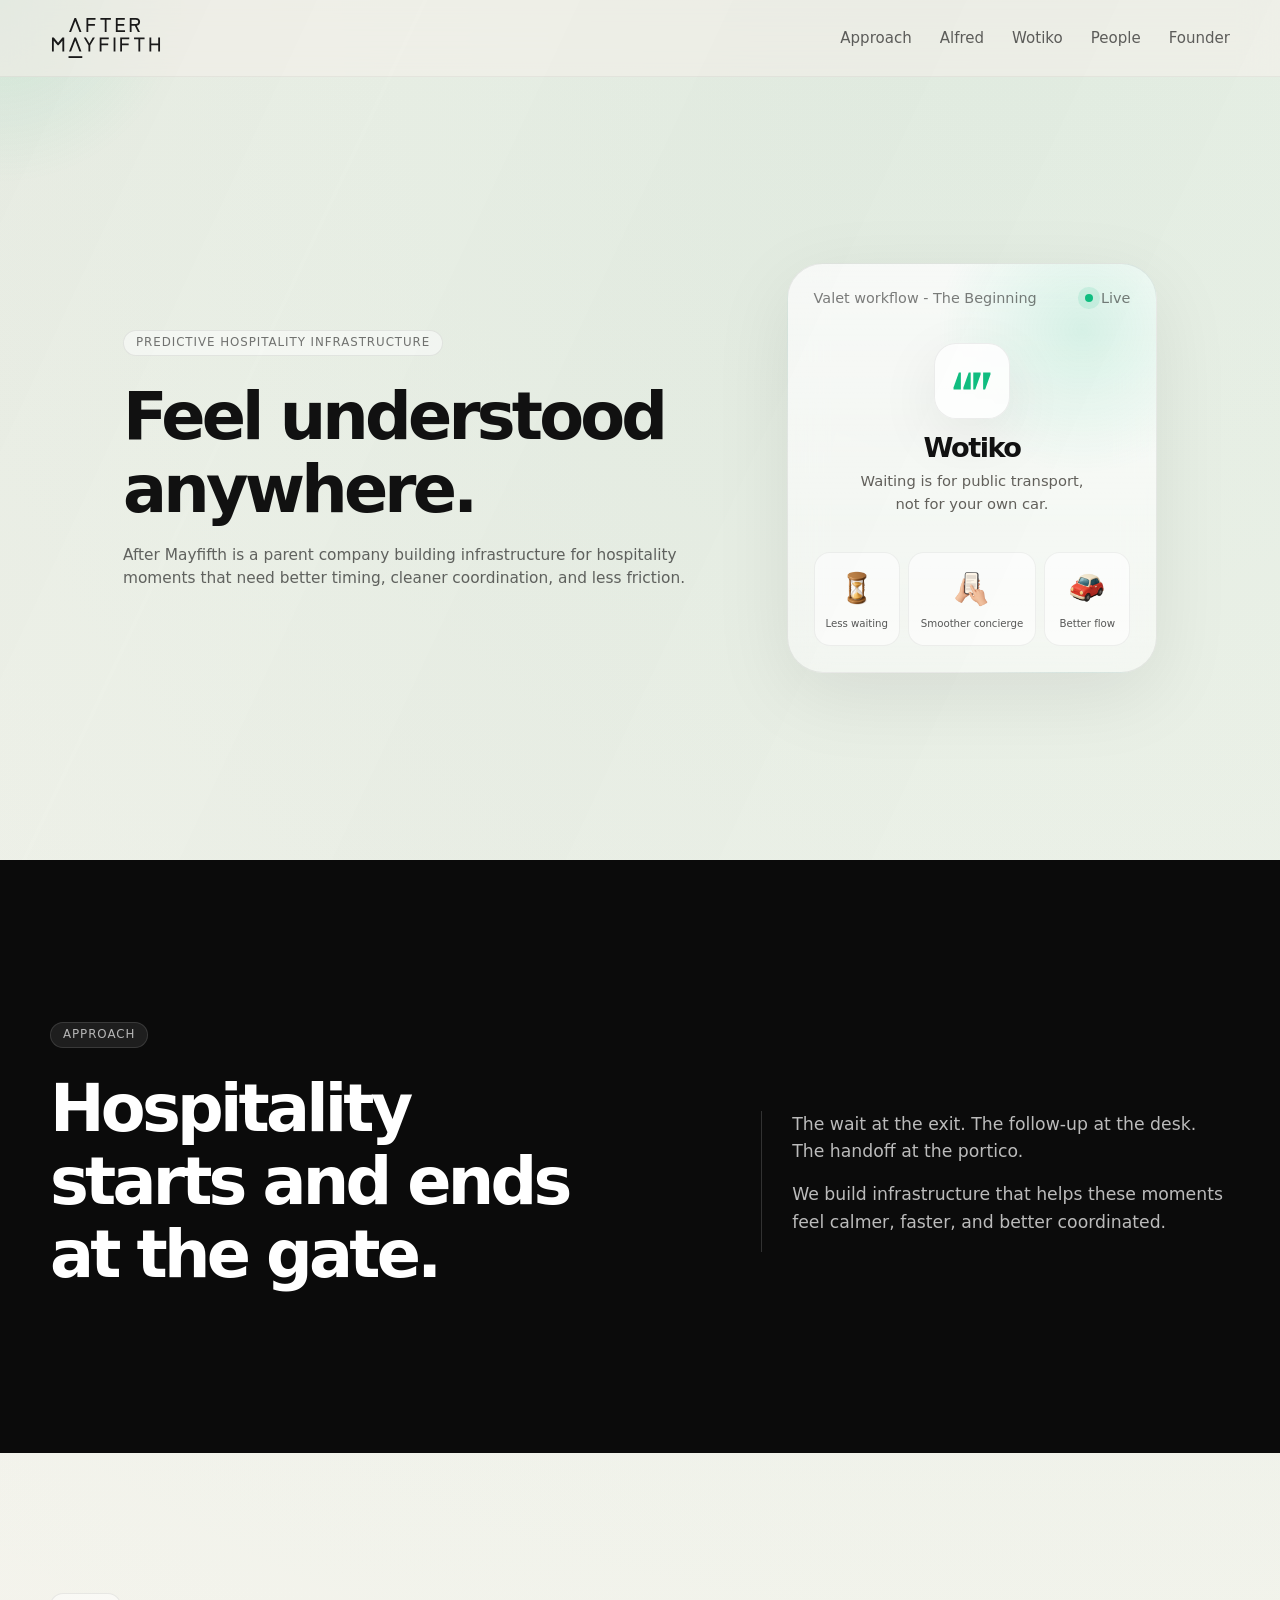
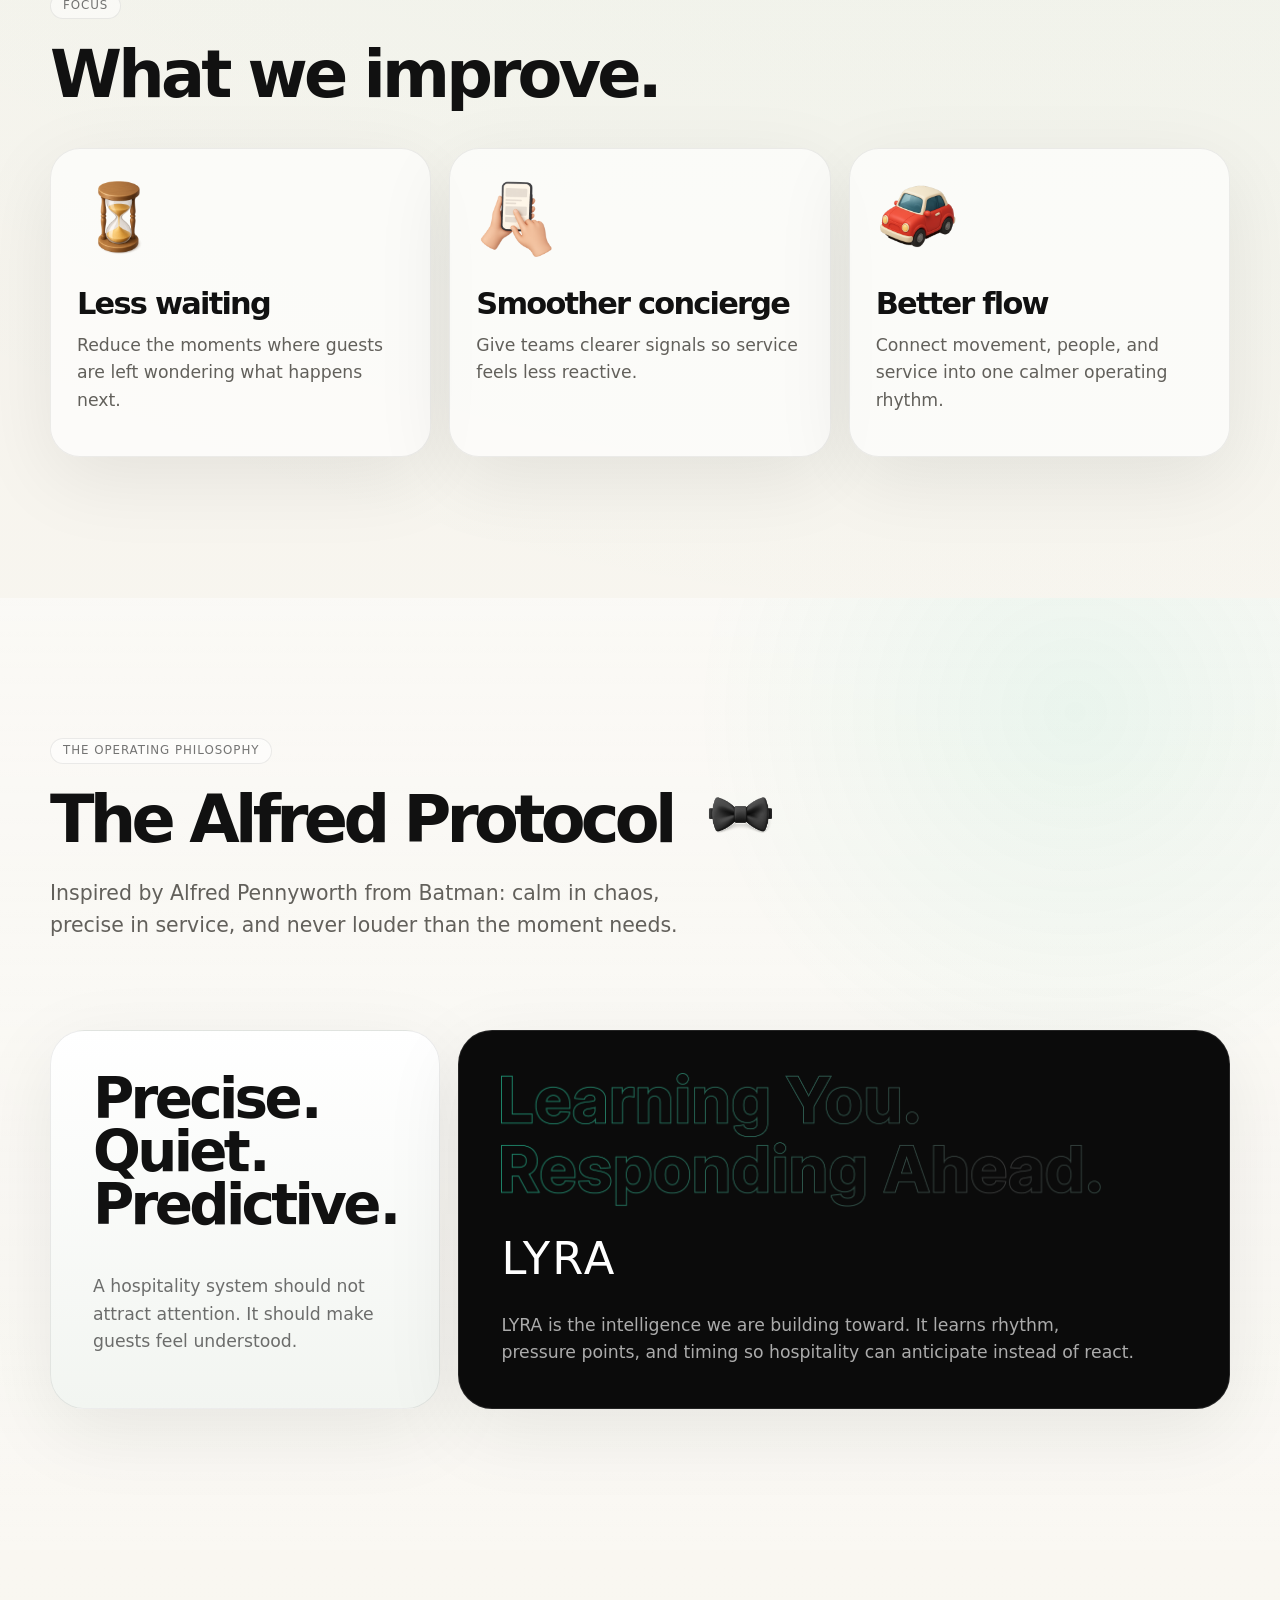
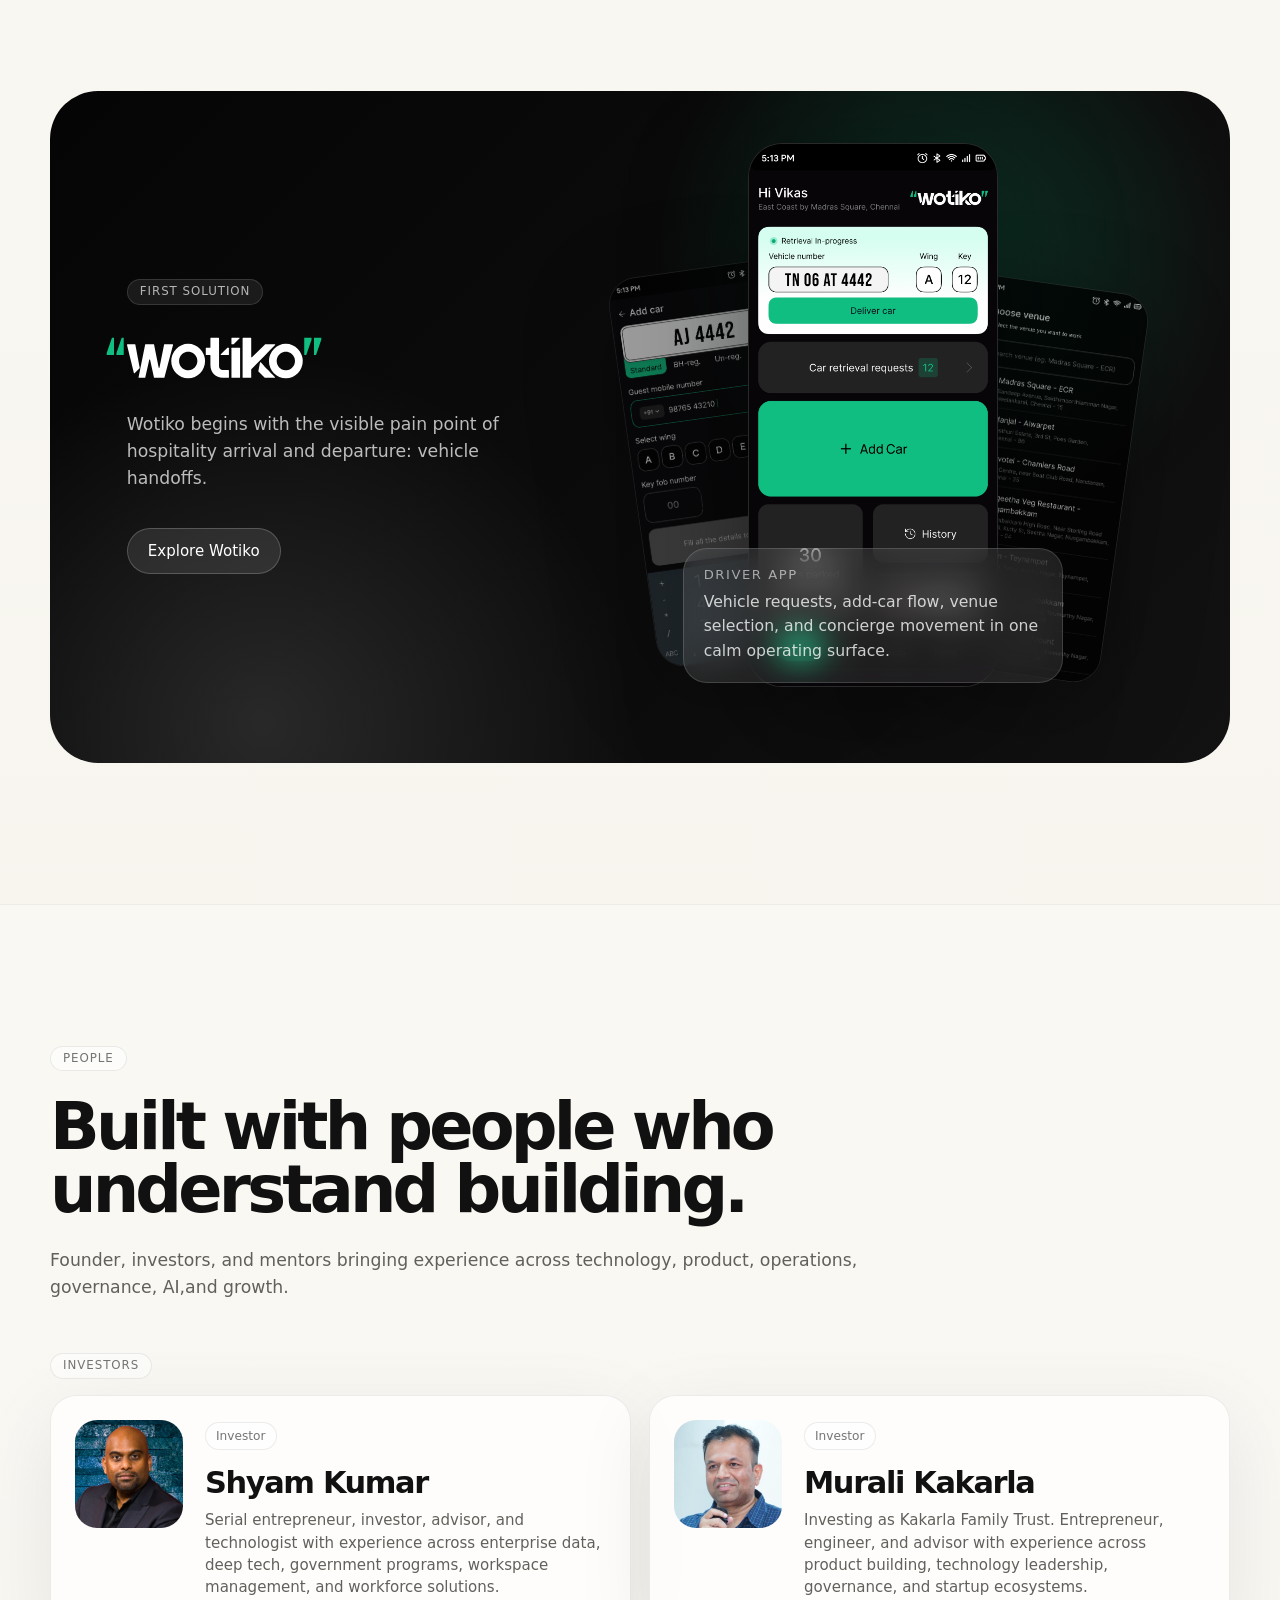
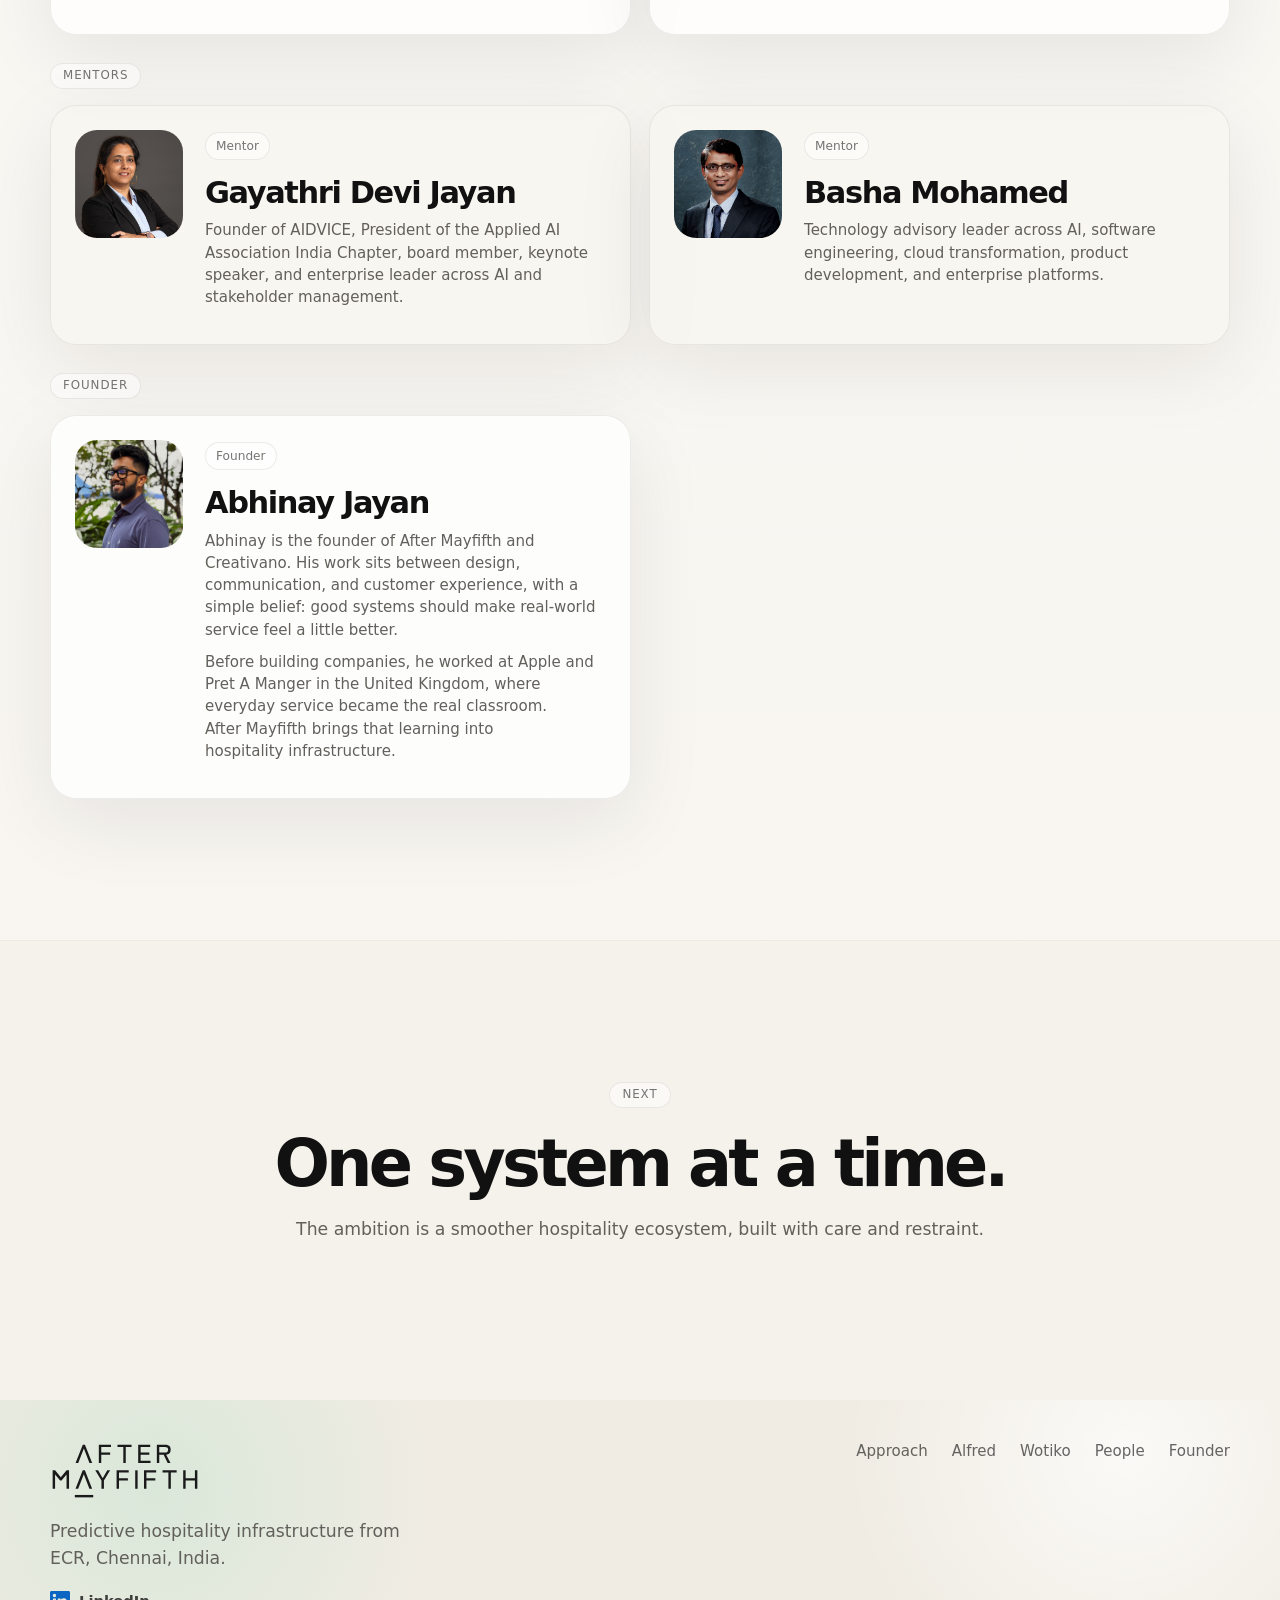
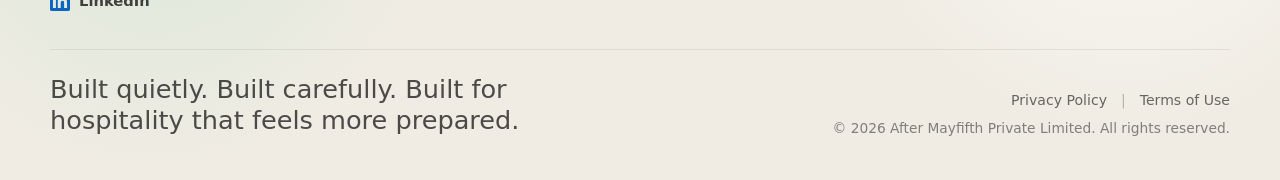
==== index.html @ f7b8c1e1 "Add files via upload" ====
<!DOCTYPE html>
<html lang="en">

<head>
  <meta charset="UTF-8" />
  <meta name="viewport" content="width=device-width, initial-scale=1.0" />
  <title>After Mayfifth | Predictive Hospitality Infrastructure</title>
  <meta name="description" content="After Mayfifth builds predictive hospitality infrastructure from Chennai, India." />
  <meta property="og:title" content="After Mayfifth" />
  <meta property="og:description" content="Predictive hospitality infrastructure from Chennai, India." />
  <meta property="og:type" content="website" />
  <meta property="og:image" content="assets/og-after-mayfifth.png" />
  <link rel="icon" href="assets/favicon.svg" type="image/svg+xml" />
  <link rel="stylesheet" href="styles.css?v=39" />
</head>

<body>
  <div class="grain" aria-hidden="true"></div>
  <div class="cursor-glow" aria-hidden="true"></div>

  <header class="site-header" id="top">
    <nav class="nav" aria-label="Primary navigation">
      <a class="brand" href="#top" aria-label="After Mayfifth home">
        <img src="assets/after-mayfifth-logo-dark.svg" alt="After Mayfifth" />
      </a>
      <button class="nav-toggle" aria-expanded="false" aria-controls="nav-links">Menu</button>
      <div class="nav-links" id="nav-links">
        <a href="#approach">Approach</a>
        <a href="#alfred">Alfred</a>
        <a href="#wotiko">Wotiko</a>
        <a href="#people">People</a>
        <a href="#founder">Founder</a>
      </div>
    </nav>
  </header>

  <main>
    <section class="hero">
      <div class="container hero-layout">
        <div class="hero-copy reveal">
          <p class="eyebrow">Predictive hospitality infrastructure</p>
          <h2>Feel understood<br>anywhere.</h2>
          <p class="hero-subtext">After Mayfifth is a parent company building infrastructure for hospitality moments
            that need better timing, cleaner coordination, and less friction.</p>
        </div>

        <div class="hero-system reveal delay-1" data-tilt>
          <div class="system-top">
            <span>Valet workflow - The Beginning</span>
            <span class="status-dot">Live</span>
          </div>

          <div class="hero-card-center">
            <div class="core wotiko-core">
              <img src="assets/wotiko-insignia-colour.svg" alt="" />
            </div>
            <div class="hero-card-copy">
              <strong>Wotiko</strong>
              <p>Waiting is for public transport,<br>not for your own car.</p>
            </div>
          </div>

          <div class="signal-list">
            <div>
              <span class="mini-mark">
                <img src="assets/icon-less-waiting.png" alt="" />
              </span>
              <p>Less waiting</p>
            </div>
            <div>
              <span class="mini-mark">
                <img src="assets/icon-smoother-concierge.png" alt="" />
              </span>
              <p>Smoother concierge</p>
            </div>
            <div>
              <span class="mini-mark">
                <img src="assets/icon-better-flow.png" alt="" />
              </span>
              <p>Better flow</p>
            </div>
          </div>
        </div>
      </div>
    </section>

    <section class="statement section-pad" id="approach">
      <div class="container statement-grid">
        <div class="reveal">
          <p class="eyebrow">Approach</p>
          <h2>Hospitality starts and ends at the gate.</h2>
        </div>
        <div class="statement-copy reveal delay-1">
          <p>The wait at the exit. The follow-up at the desk. The handoff at the portico.</p>
          <p>We build infrastructure that helps these moments feel calmer, faster, and better coordinated.</p>
        </div>
      </div>
    </section>

    <section class="principles section-pad">
      <div class="container">
        <div class="section-title reveal">
          <p class="eyebrow">Focus</p>
          <h2>What we improve.</h2>
        </div>

        <div class="principles-grid">
          <article class="principle-card reveal">
            <div class="art art-wait" aria-hidden="true">
              <img src="assets/icon-less-waiting.png" alt="" />
            </div>
            <h3>Less waiting</h3>
            <p>Reduce the moments where guests are left wondering what happens next.</p>
          </article>

          <article class="principle-card reveal delay-1">
            <div class="art art-concierge" aria-hidden="true">
              <img src="assets/icon-smoother-concierge.png" alt="" />
            </div>
            <h3>Smoother concierge</h3>
            <p>Give teams clearer signals so service feels less reactive.</p>
          </article>

          <article class="principle-card reveal delay-2">
            <div class="art art-flow" aria-hidden="true">
              <img src="assets/icon-better-flow.png" alt="" />
            </div>
            <h3>Better flow</h3>
            <p>Connect movement, people, and service into one calmer operating rhythm.</p>
          </article>
        </div>
      </div>
    </section>

    <section class="alfred section-pad" id="alfred">
      <div class="container alfred-refined" data-scroll-ui>
        <div class="alfred-header-grid reveal">
          <div class="alfred-intro">
            <p class="eyebrow">The operating philosophy</p>
            <h2>The Alfred Protocol <img class="alfred-bowtie" src="assets/alfred-bowtie.png" alt="bow tie"></h2>
            <p>Inspired by Alfred Pennyworth from Batman: calm in chaos, precise in service, and never louder than the
              moment needs.</p>
          </div>
        </div>

        <div class="alfred-system reveal delay-1">
          <div class="alfred-command">
            <strong>Precise&hairsp;.<br>Quiet&hairsp;.<br>Predictive&hairsp;.</strong>
            <p>A hospitality system should not attract attention. It should make guests feel understood.</p>
          </div>

          <div class="lyra-refined">
            <img class="lyra-headline" src="assets/lyra-headline.png" alt="Learning You. Responding Ahead.">
            <span>LYRA</span>
            <p>LYRA is the intelligence we are building toward. It learns rhythm, pressure points, and timing so
              hospitality can anticipate instead of react.</p>
          </div>
        </div>
      </div>
    </section>

    <section class="wotiko section-pad" id="wotiko">
      <div class="container wotiko-panel reveal">
        <div class="wotiko-copy">
          <p class="eyebrow">First solution</p>
          <img class="wotiko-wordmark" src="assets/wotiko-logo-white.svg" alt="Wotiko" />
          <p>Wotiko begins with the visible pain point of hospitality arrival and departure: vehicle handoffs.</p>
          <a class="button ghost-button" href="https://wotiko.com" target="_blank" rel="noreferrer">Explore Wotiko</a>
        </div>

        <div class="phone-stage" data-scroll-ui aria-label="Wotiko driver app interface previews">
          <div class="phone-frame phone-main" data-tilt>
            <img src="assets/wotiko-front-center.png" alt="Wotiko driver app home screen">
          </div>
          <div class="phone-frame phone-left">
            <img src="assets/wotiko-left.png" alt="Wotiko add car screen">
          </div>
          <div class="phone-frame phone-right">
            <img src="assets/wotiko-right.png" alt="Wotiko choose venue screen">
          </div>
          <div class="screen-caption">
            <span>Driver app</span>
            <p>Vehicle requests, add-car flow, venue selection, and concierge movement in one calm operating surface.
            </p>
          </div>
        </div>
      </div>
    </section>

    <section class="people section-pad" id="people">
      <div class="container">
        <div class="people-intro reveal">
          <p class="eyebrow">People</p>
          <h2>Built with people who understand building.</h2>
          <p>Founder, investors, and mentors bringing experience across technology, product, operations, <br>governance,
            AI,and growth.</p>
        </div>

        <div class="people-group reveal">
          <p class="group-label">Investors</p>
          <div class="people-grid">
            <article class="person-card">
              <img src="assets/shyam.jpg" alt="Portrait of Shyam Kumar" class="portrait">
              <div class="person-copy">
                <span class="role">Investor</span>
                <h3>Shyam Kumar</h3>
                <p>Serial entrepreneur, investor, advisor, and technologist with experience across enterprise data, deep
                  tech, government programs, workspace management, and workforce solutions.</p>
              </div>
            </article>

            <article class="person-card">
              <img src="assets/murali.jpg" alt="Portrait of Murali Kakarla" class="portrait">
              <div class="person-copy">
                <span class="role">Investor</span>
                <h3>Murali Kakarla</h3>
                <p>Investing as Kakarla Family Trust. Entrepreneur, engineer, and advisor with experience across product
                  building, technology leadership, governance, and startup ecosystems.</p>
              </div>
            </article>
          </div>
        </div>

        <div class="people-group reveal delay-1">
          <p class="group-label">Mentors</p>
          <div class="people-grid">
            <article class="person-card muted-card">
              <img src="assets/gayathri.jpg" alt="Portrait of Gayathri Devi Jayan" class="portrait">
              <div class="person-copy">
                <span class="role">Mentor</span>
                <h3>Gayathri Devi Jayan</h3>
                <p>Founder of AIDVICE, President of the Applied AI Association India Chapter, board member, keynote
                  speaker, and enterprise leader across AI and stakeholder management.</p>
              </div>
            </article>

            <article class="person-card muted-card">
              <img src="assets/basha.jpg" alt="Portrait of Basha Mohamed" class="portrait portrait-top">
              <div class="person-copy">
                <span class="role">Mentor</span>
                <h3>Basha Mohamed</h3>
                <p>Technology advisory leader across AI, software engineering, cloud transformation, product
                  development, and enterprise platforms.</p>
              </div>
            </article>
          </div>
        </div>

        <div class="people-group reveal delay-2" id="founder">
          <p class="group-label">Founder</p>
          <div class="people-grid">
            <article class="person-card">
              <img src="assets/abhinay-jayan-v2.jpg" alt="Portrait of Abhinay Jayan" class="portrait">
              <div class="person-copy">
                <span class="role">Founder</span>
                <h3>Abhinay Jayan</h3>
                <p>Abhinay is the founder of After Mayfifth and Creativano. His work sits between design, communication,
                  and customer experience, with a simple belief: good systems should make real-world service feel a
                  little better.</p>
                <p style="margin-top: 10px;">Before building companies, he worked at Apple and Pret A Manger in the
                  United Kingdom, where everyday service became the real classroom. After Mayfifth brings that learning
                  into hospitality infrastructure.</p>
              </div>
            </article>
          </div>
        </div>
      </div>
    </section>



    <section class="future section-pad">
      <div class="container future-copy reveal">
        <p class="eyebrow">Next</p>
        <h2>One system at a time.</h2>
        <p>The ambition is a smoother hospitality ecosystem, built with care and restraint.</p>
      </div>
    </section>
  </main>

  <footer class="footer">
    <div class="container footer-shell">
      <div class="footer-top">
        <div class="footer-brand">
          <img src="assets/after-mayfifth-logo-dark.svg" alt="After Mayfifth" />
          <p>Predictive hospitality infrastructure from<br>ECR, Chennai, India.</p>
          <a class="footer-linkedin" href="https://www.linkedin.com/company/aftermayfifth/" target="_blank"
            rel="noopener noreferrer" aria-label="After Mayfifth on LinkedIn">
            <svg viewBox="0 0 24 24" width="20" height="20" aria-hidden="true" focusable="false">
              <path fill="currentColor"
                d="M20.45 20.45h-3.56v-5.57c0-1.33-.02-3.04-1.85-3.04-1.86 0-2.14 1.45-2.14 2.94v5.67H9.34V9h3.42v1.56h.05c.48-.9 1.64-1.85 3.37-1.85 3.6 0 4.27 2.37 4.27 5.46v6.28zM5.34 7.43a2.07 2.07 0 1 1 0-4.14 2.07 2.07 0 0 1 0 4.14zM7.12 20.45H3.55V9h3.57v11.45zM22.22 0H1.77C.79 0 0 .77 0 1.73v20.54C0 23.22.79 24 1.77 24h20.45c.98 0 1.78-.78 1.78-1.73V1.73C24 .77 23.2 0 22.22 0z" />
            </svg>
            <span>LinkedIn</span>
          </a>
        </div>

        <div class="footer-nav">
          <a href="#approach">Approach</a>
          <a href="#alfred">Alfred</a>
          <a href="#wotiko">Wotiko</a>
          <a href="#people">People</a>
          <a href="#founder">Founder</a>
        </div>
      </div>

      <div class="footer-divider"></div>

      <div class="footer-bottom">
        <p>Built quietly. Built carefully. Built for hospitality that feels more prepared.</p>
        <div class="footer-bottom-right">
          <div class="footer-legal">
            <a href="privacy.html">Privacy Policy</a>
            <span class="footer-legal-sep" aria-hidden="true">|</span>
            <a href="terms.html">Terms of Use</a>
          </div>
          <span class="footer-copyright">&copy; 2026 After Mayfifth Private Limited. All rights reserved.</span>
        </div>
      </div>
    </div>
  </footer>

  <script src="script.js"></script>
</body>

</ht
---- styles.css ----
:root {
  --bg: #f4f1ea;
  --ink: #111111;
  --muted: #62605b;
  --line: rgba(17, 17, 17, 0.08);
  --dark: #080808;
  --green: #10be81;
  --max: 1180px;
  --shadow: 0 22px 80px rgba(0,0,0,0.08);
}

* { box-sizing: border-box; }
html { scroll-behavior: smooth; }

body {
  margin: 0;
  font-family: Inter, ui-sans-serif, system-ui, -apple-system, BlinkMacSystemFont, "Segoe UI", sans-serif;
  background:
    radial-gradient(circle at 80% 0%, rgba(16,190,129,0.08), transparent 34%),
    linear-gradient(180deg, #f4f1ea, #f9f7f1 48%, #f4f1ea);
  color: var(--ink);
  -webkit-font-smoothing: antialiased;
  text-rendering: optimizeLegibility;
  overflow-x: hidden;
}

.grain {
  position: fixed;
  inset: 0;
  pointer-events: none;
  opacity: 0.035;
  z-index: 100;
  background-image: linear-gradient(115deg, rgba(0,0,0,.5), transparent 25%, rgba(0,0,0,.35) 50%, transparent 75%);
  mix-blend-mode: multiply;
}

.cursor-glow {
  position: fixed;
  width: 420px;
  height: 420px;
  border-radius: 50%;
  background: radial-gradient(circle, rgba(16,190,129,0.12), transparent 62%);
  pointer-events: none;
  z-index: -1;
  transform: translate(-50%, -50%);
}

a { color: inherit; text-decoration: none; }

p {
  color: var(--muted);
  font-size: clamp(1rem, 1.35vw, 1.14rem);
  line-height: 1.58;
  margin: 0 0 1rem;
}

h1, h2, h3 {
  margin: 0;
  letter-spacing: -0.058em;
  line-height: 0.96;
  font-weight: 650;
}

h1 {
  font-size: clamp(4rem, 10.6vw, 9.4rem);
  max-width: 980px;
}

h2 { font-size: clamp(2.55rem, 5.1vw, 5.4rem); }
h3 { font-size: clamp(1.45rem, 2.4vw, 1.9rem); }

.container {
  width: min(calc(100% - 40px), var(--max));
  margin: 0 auto;
}

.section-pad { padding: clamp(78px, 11vw, 148px) 0; }

/* Overflow safety: let grid/flex text columns shrink and wrap instead of
   pushing into neighbouring columns at intermediate widths. */
.hero-copy,
.statement-copy,
.statement-grid > div,
.alfred-intro,
.lyra-refined,
.wotiko-copy,
.person-copy,
.footer-brand {
  min-width: 0;
}
img { max-width: 100%; }

.site-header {
  position: fixed;
  inset: 0 0 auto;
  z-index: 20;
  background: rgba(244, 241, 234, 0.68);
  backdrop-filter: blur(18px);
  border-bottom: 1px solid rgba(17,17,17,0.045);
}

.nav {
  height: 76px;
  width: min(calc(100% - 40px), var(--max));
  margin: 0 auto;
  display: flex;
  align-items: center;
  justify-content: space-between;
}

.brand img { width: 112px; display: block; }

.nav-links {
  display: flex;
  align-items: center;
  gap: 28px;
  font-size: 0.94rem;
  color: rgba(17,17,17,0.66);
}

.nav-links a {
  position: relative;
  transition: color 220ms ease;
}

.nav-links a:hover { color: var(--ink); }
.nav-links a::after {
  content: "";
  position: absolute;
  inset: auto 0 -8px;
  height: 1px;
  background: var(--ink);
  transform: scaleX(0);
  transform-origin: left;
  transition: transform 240ms ease;
}
.nav-links a:hover::after { transform: scaleX(1); }

.nav-toggle {
  display: none;
  appearance: none;
  border: 1px solid var(--line);
  border-radius: 999px;
  background: rgba(255,255,255,0.72);
  padding: 8px 14px;
  font: inherit;
}

.hero {
  height: 100vh;
  height: 100dvh;
  min-height: auto;
  max-height: 860px;
  padding: 76px 0 0;
  display: flex;
  align-items: center;
  box-sizing: border-box;
  overflow: hidden;
}

.hero-layout {
  display: grid;
  grid-template-columns: auto 370px;
  justify-content: center;
  gap: 64px;
  align-items: center;
  width: min(calc(100% - 40px), 1400px);
  max-width: 1400px;
  margin: 0 auto;
}

@media (max-width: 1100px) {
  .hero-layout {
    grid-template-columns: 1fr;
    gap: 16px;
    align-items: center;
  }
}

.eyebrow,
.group-label,
.lyra-refined span,
.command-label {
  display: inline-flex;
  align-items: center;
  width: max-content;
  padding: 6px 12px;
  border-radius: 999px;
  border: 1px solid var(--line);
  background: rgba(255, 255, 255, 0.52);
  color: rgba(17, 17, 17, 0.58) !important;
  font-size: 0.74rem;
  letter-spacing: 0.08em;
  text-transform: uppercase;
  line-height: 1;
  font-weight: 500;
}

.eyebrow {
  margin-bottom: 24px;
}

/* Overrides for dark backgrounds */
.statement .eyebrow,
.wotiko-copy .eyebrow,
.command-label {
  border-color: rgba(255, 255, 255, 0.12);
  background: rgba(255, 255, 255, 0.08);
  color: rgba(255, 255, 255, 0.68) !important;
}

.hero h2 {
  font-size: clamp(2.55rem, 5.1vw, 5.4rem);
  line-height: 1.12;
  letter-spacing: -0.058em;
  font-weight: 650;
}

.hero-subtext {
  max-width: 600px;
  margin-top: clamp(10px, 2vh, 20px);
  font-size: clamp(0.9rem, 1.2vw, 1.05rem);
  color: rgba(17,17,17,0.64);
  line-height: 1.5;
}

.hero-system {
  height: auto;
  min-height: 410px;
  border-radius: 36px;
  background:
    radial-gradient(circle at 80% 16%, rgba(16,190,129,0.14), transparent 32%),
    linear-gradient(180deg, rgba(255,255,255,0.78), rgba(255,255,255,0.48));
  border: 1px solid rgba(17,17,17,0.075);
  box-shadow: var(--shadow);
  backdrop-filter: blur(18px);
  padding: clamp(20px, 2vw, 28px);
  display: grid;
  align-content: space-between;
  gap: 20px;
  transform-style: preserve-3d;
}

.system-top {
  display: flex;
  justify-content: space-between;
  align-items: center;
  color: rgba(17,17,17,0.54);
  font-size: 0.9rem;
}

.status-dot {
  display: inline-flex;
  align-items: center;
  gap: 8px;
}
.status-dot::before {
  content: "";
  width: 8px;
  height: 8px;
  border-radius: 50%;
  background: var(--green);
  box-shadow: 0 0 0 7px rgba(16,190,129,0.12);
  animation: pulseDot 2.2s ease-in-out infinite;
}

.hero-card-center {
  display: grid;
  gap: 16px;
  justify-items: center;
  text-align: center;
  padding: 10px 18px;
}

.core {
  width: 76px;
  height: 76px;
  border-radius: 22px;
  display: grid;
  place-items: center;
  background: rgba(255,255,255,0.88);
  border: 1px solid rgba(17,17,17,0.07);
  box-shadow: 0 18px 60px rgba(0,0,0,0.08);
}
.wotiko-core { padding: 18px; }
.core img { width: 100%; height: 100%; object-fit: contain; }

.hero-card-copy span,
.footer-bottom span {
  display: block;
  color: rgba(17,17,17,0.48);
  font-size: 0.78rem;
  letter-spacing: 0.13em;
  text-transform: uppercase;
  margin-bottom: 12px;
}

.hero-card-copy strong {
  display: block;
  font-size: 1.7rem;
  letter-spacing: -0.055em;
  line-height: 0.95;
  margin-bottom: 8px;
}
.hero-card-copy p {
  max-width: 260px;
  margin: 0 auto;
  font-size: 0.92rem;
}

.signal-list {
  display: grid;
  grid-template-columns: 1fr 1.3fr 1fr;
  gap: 8px;
}
.signal-list div:nth-child(2) { padding-left: 12px; padding-right: 12px; }
.signal-list div {
  display: flex;
  flex-direction: column;
  align-items: center;
  text-align: center;
  gap: 10px;
  padding: 16px 4px;
  border-radius: 16px;
  background: rgba(255,255,255,0.6);
  border: 1px solid rgba(17,17,17,0.055);
}
.signal-list p {
  margin: 0;
  color: rgba(17,17,17,0.7);
  font-size: 0.64rem;
  letter-spacing: -0.005em;
  line-height: 1.2;
  white-space: nowrap;
}

.mini-mark {
  display: inline-flex;
  align-items: center;
  justify-content: center;
  color: var(--green);
}
.mini-mark svg,
.mini-mark img {
  width: 38px;
  height: 38px;
  object-fit: contain;
  display: block;
}

.statement {
  background: #0b0b0b;
  color: white;
}
.statement-grid,
.alfred-grid {
  display: grid;
  grid-template-columns: 1fr 0.72fr;
  gap: 60px;
  align-items: end;
}
.statement-grid > .reveal:first-child { min-width: 0; }
.statement-grid {
  padding-top: calc(0.32 * clamp(2.55rem, 5.1vw, 5.4rem));
  padding-bottom: calc(0.32 * clamp(2.55rem, 5.1vw, 5.4rem));
  align-items: center;
}
.statement h2 {
  max-width: 100%;
  white-space: normal;
  overflow-wrap: break-word;
  text-wrap: balance;
  line-height: 1.12;
}
.statement p,
.statement .eyebrow { color: rgba(255,255,255,0.72); }

.statement-copy {
  border-left: 1px solid rgba(255,255,255,0.16);
  padding-left: 30px;
  margin-top: 50px;
  min-width: 0;
}

.section-title {
  max-width: 760px;
  margin-bottom: 42px;
}

.principles-grid {
  display: grid;
  grid-template-columns: repeat(3, 1fr);
  gap: 18px;
}
.principle-card {
  min-height: 280px;
  padding: 26px;
  border-radius: 30px;
  background: rgba(255,255,255,0.62);
  border: 1px solid rgba(17,17,17,0.07);
  box-shadow: var(--shadow);
  transition: transform 260ms ease, box-shadow 260ms ease, background 260ms ease;
}
.principle-card:hover,
.person-card:hover {
  transform: translateY(-6px);
  background: rgba(255,255,255,0.82);
  box-shadow: 0 30px 90px rgba(0,0,0,0.11);
}

.art {
  width: 84px;
  height: 84px;
  position: relative;
  margin-bottom: 30px;
  display: flex;
  align-items: center;
  justify-content: flex-start;
}
.art img {
  width: 84px;
  height: 84px;
  max-width: 100%;
  object-fit: contain;
  display: block;
}

.art-wait span:nth-child(1) {
  inset: 0 auto auto 0;
  width: 42px;
  height: 42px;
  border: 2px solid rgba(16,190,129,0.85);
  border-radius: 50%;
}
.art-wait span:nth-child(2) {
  left: 21px;
  top: 9px;
  width: 2px;
  height: 13px;
  background: rgba(16,190,129,0.85);
  transform-origin: bottom center;
  transform: rotate(25deg);
}
.art-wait span:nth-child(3) {
  left: 21px;
  top: 21px;
  width: 11px;
  height: 2px;
  background: rgba(16,190,129,0.85);
}

.art-concierge span:nth-child(1) {
  left: 0;
  top: 18px;
  width: 20px;
  height: 20px;
  border: 2px solid rgba(16,190,129,0.85);
  border-radius: 50%;
}
.art-concierge span:nth-child(2) {
  left: 20px;
  top: 8px;
  width: 22px;
  height: 30px;
  border: 2px solid rgba(16,190,129,0.85);
  border-left: 0;
  border-right: 0;
  border-radius: 0 0 20px 20px;
}
.art-concierge span:nth-child(3) {
  right: 0;
  top: 0;
  width: 14px;
  height: 14px;
  border-radius: 50%;
  background: rgba(16,190,129,0.18);
  box-shadow: 0 0 0 2px rgba(16,190,129,0.85) inset;
}

.art-flow span:nth-child(1),
.art-flow span:nth-child(2),
.art-flow span:nth-child(3) {
  width: 10px;
  height: 10px;
  border-radius: 50%;
  background: rgba(16,190,129,0.95);
}
.art-flow span:nth-child(1) { left: 2px; top: 18px; }
.art-flow span:nth-child(2) { left: 24px; top: 4px; }
.art-flow span:nth-child(3) { left: 46px; top: 24px; }
.art-flow span:nth-child(4) {
  left: 7px;
  top: 10px;
  width: 42px;
  height: 18px;
  border-top: 2px solid rgba(16,190,129,0.85);
  border-right: 2px solid rgba(16,190,129,0.85);
  transform: skewX(-20deg);
}

.index {
  display: inline-flex;
  align-items: center;
  width: max-content;
  margin-bottom: 20px;
  padding: 6px 12px;
  border-radius: 999px;
  border: 1px solid var(--line);
  background: rgba(255, 255, 255, 0.52);
  color: rgba(17, 17, 17, 0.58);
  font-size: 0.74rem;
  letter-spacing: 0.08em;
  line-height: 1;
  font-weight: 500;
}
.principle-card h3 { margin-bottom: 14px; }

.alfred {
  background:
    radial-gradient(circle at 84% 12%, rgba(16,190,129,0.07), transparent 28%),
    linear-gradient(180deg, rgba(255,255,255,0.42), rgba(255,255,255,0.18));
}

.alfred-refined {
  display: grid;
  gap: clamp(38px, 6vw, 72px);
}

.alfred-intro {
  max-width: 940px;
}

.alfred-intro h2 {
  letter-spacing: -0.072em;
}

.alfred-bowtie {
  display: inline-block;
  height: 0.64em;
  width: auto;
  margin-left: 0.24em;
  vertical-align: baseline;
  position: relative;
  top: -0.1em;
}

.alfred-intro p:not(.eyebrow) {
  max-width: 640px;
  margin-top: 26px;
  font-size: clamp(1.05rem, 1.7vw, 1.28rem);
}

.alfred-system {
  display: grid;
  grid-template-columns: auto 1fr;
  gap: 18px;
  align-items: stretch;
}

.alfred-command {
  border-radius: 34px;
  background: linear-gradient(180deg, #ffffff, #f2f5f1);
  color: #111;
  padding: clamp(30px, 4vw, 42px);
  display: flex;
  flex-direction: column;
  justify-content: flex-start;
  gap: clamp(26px, 3.4vw, 42px);
  position: relative;
  overflow: hidden;
  border: 1px solid rgba(17,17,17,0.08);
  box-shadow: var(--shadow);
}

.alfred-command::before { display: none; }

.command-label {
  margin-bottom: 26px;
}

.alfred-command strong {
  position: relative;
  z-index: 1;
  display: block;
  max-width: none;
  white-space: nowrap;
  font-size: clamp(2rem, 4.4vw, 4.2rem);
  line-height: 0.94;
  letter-spacing: -0.065em;
}

.alfred-command p {
  position: relative;
  z-index: 1;
  color: rgba(17,17,17,0.60);
  margin: 0;
  max-width: 300px;
}

.alfred-sequence {
  display: grid;
  grid-template-columns: 1fr;
  gap: 12px;
}

.alfred-sequence article {
  min-height: 112px;
  border-radius: 28px;
  background: rgba(255,255,255,0.70);
  border: 1px solid rgba(17,17,17,0.07);
  box-shadow: 0 18px 70px rgba(0,0,0,0.06);
  padding: 22px 24px;
  display: grid;
  grid-template-columns: 48px 0.42fr 1fr;
  gap: 18px;
  align-items: center;
  transition: transform 240ms ease, background 240ms ease, box-shadow 240ms ease;
}

.alfred-sequence article:hover {
  transform: translateX(6px);
  background: rgba(255,255,255,0.86);
  box-shadow: 0 24px 80px rgba(0,0,0,0.09);
}

.alfred-sequence span {
  color: rgba(17,17,17,0.42);
  font-size: 0.82rem;
  letter-spacing: 0.10em;
}


.alfred-sequence p {
  margin: 0;
  font-size: 0.98rem;
}

.alfred-header-grid {
  display: block;
}

.lyra-refined {
  border-radius: 34px;
  padding: clamp(30px, 4vw, 42px);
  background: #0b0b0b;
  border: 1px solid rgba(255,255,255,0.10);
  display: flex;
  flex-direction: column;
  justify-content: space-evenly;
  gap: clamp(20px, 2.6vw, 30px);
  box-shadow: var(--shadow);
  position: relative;
  overflow: hidden;
}

.lyra-headline {
  display: block;
  width: 100%;
  max-width: 600px;
  height: auto;
}

.lyra-refined span {
  margin: 0;
  padding: 0;
  width: auto;
  border: none;
  background: none;
  box-shadow: none;
  text-transform: none;
  color: #ffffff !important;
  font-size: clamp(1.9rem, 3.5vw, 2.85rem);
  font-weight: 300;
  letter-spacing: 0.05em;
  line-height: 1;
}

.lyra-refined p {
  margin: 0;
  max-width: 690px;
  color: rgba(255,255,255,0.66);
  font-size: clamp(1rem, 1.35vw, 1.14rem);
  line-height: 1.58;
  text-wrap: balance;
}

.wotiko-panel {
  border-radius: 48px;
  background:
    radial-gradient(circle at 76% 24%, rgba(16,190,129,0.22), transparent 28%),
    radial-gradient(circle at 18% 94%, rgba(255,255,255,0.12), transparent 32%),
    linear-gradient(135deg, #050505, #121212);
  color: white;
  padding: clamp(36px, 4.4vw, 56px) clamp(34px, 6vw, 78px);
  display: grid;
  grid-template-columns: 0.78fr 1.08fr;
  gap: 60px;
  align-items: center;
  overflow: hidden;
  position: relative;
}
.wotiko-panel::after { display: none; }
.wotiko-copy,
.phone-stage { position: relative; z-index: 1; }
.wotiko-copy .eyebrow,
.wotiko-copy p { color: rgba(255,255,255,0.72); }

/* Left content rhythm: badge -> wordmark -> heading -> description -> CTA */
.wotiko-copy {
  display: flex;
  flex-direction: column;
  align-items: flex-start;
  gap: clamp(24px, 2.4vw, 30px);
}
.wotiko-copy .eyebrow { margin-bottom: 0; }
.wotiko-copy p { margin: 0; }

.wotiko-wordmark {
  width: min(220px, 66vw);
  display: block;
  margin: 0;
  transform: translateX(-10.46%);
}
.wotiko-copy h2 {
  margin-bottom: 0;
  max-width: none;
  white-space: nowrap;
  font-size: clamp(1.5rem, 2.5vw, 2rem);
  line-height: 1.04;
}
/* Small extra separation before the CTA for hierarchy */
.wotiko-copy .ghost-button { margin-top: 6px; }
.ghost-button {
  margin-top: 16px;
  display: inline-flex;
  align-items: center;
  justify-content: center;
  padding: 13px 20px;
  border-radius: 999px;
  border: 1px solid rgba(255,255,255,0.2);
  background: rgba(255,255,255,0.1);
  color: white;
  backdrop-filter: blur(12px);
  font-size: 0.94rem;
  transition: transform 220ms ease, background 220ms ease;
}
.ghost-button:hover {
  transform: translateY(-2px);
  background: rgba(255,255,255,0.16);
}

.phone-stage {
  min-height: 560px;
  display: grid;
  place-items: center;
}
.phone-frame {
  position: absolute;
  width: 220px;
  aspect-ratio: 410 / 891;
  border-radius: 34px;
  overflow: hidden;
  background: #000;
  border: 1px solid rgba(255,255,255,0.16);
  box-shadow: 0 30px 120px rgba(0,0,0,0.45);
  transition: transform 900ms cubic-bezier(.2,.8,.2,1), opacity 900ms ease;
}
.phone-frame img {
  width: 100%;
  height: 100%;
  object-fit: cover;
  display: block;
}
.phone-main {
  z-index: 4;
  width: 250px;
  transform: translateY(14px) scale(0.96);
  opacity: 0;
}
.phone-left {
  z-index: 2;
  left: 20px;
  transform: translate(80px, 34px) rotate(-8deg) scale(0.82);
  opacity: 0;
}
.phone-right {
  z-index: 3;
  right: 8px;
  transform: translate(-80px, 52px) rotate(8deg) scale(0.82);
  opacity: 0;
}
.phone-stage.visible-ui .phone-main {
  transform: translateY(-12px) scale(1);
  opacity: 1;
}
.phone-stage.visible-ui .phone-left {
  transform: translate(0, 36px) rotate(-8deg) scale(0.82);
  opacity: 0.62;
}
.phone-stage.visible-ui .phone-right {
  transform: translate(0, 52px) rotate(8deg) scale(0.82);
  opacity: 0.72;
}
.screen-caption {
  position: absolute;
  z-index: 5;
  left: 50%;
  bottom: 24px;
  transform: translateX(-50%) translateY(18px);
  width: min(380px, 90%);
  padding: 18px 20px;
  border-radius: 24px;
  background: rgba(255,255,255,0.10);
  border: 1px solid rgba(255,255,255,0.15);
  backdrop-filter: blur(16px);
  opacity: 0;
  transition: opacity 700ms ease 500ms, transform 700ms ease 500ms;
}
.phone-stage.visible-ui .screen-caption {
  opacity: 1;
  transform: translateX(-50%) translateY(0);
}
.screen-caption span {
  display: block;
  color: rgba(255,255,255,0.58);
  font-size: 0.82rem;
  letter-spacing: 0.12em;
  text-transform: uppercase;
  margin-bottom: 8px;
}
.screen-caption p {
  color: rgba(255,255,255,0.78);
  margin: 0;
  font-size: 0.98rem;
}

.people {
  background: rgba(255,255,255,0.28);
  border-top: 1px solid rgba(17,17,17,0.05);
  border-bottom: 1px solid rgba(17,17,17,0.05);
}
.people-intro {
  max-width: none;
  margin-bottom: 52px;
}
.people-intro h2 {
  margin-bottom: 26px;
  max-width: none;
  text-wrap: balance;
}
/* Intro paragraph stays readable but spans with the layout */
.people-intro p { max-width: 940px; }
.group-label {
  margin: 0 0 16px;
}
.people-group + .people-group { margin-top: 28px; }
.people-grid {
  display: grid;
  grid-template-columns: repeat(2, 1fr);
  gap: 18px;
}
.person-card {
  min-height: 228px;
  display: grid;
  grid-template-columns: 108px 1fr;
  gap: 22px;
  align-items: start;
  padding: clamp(18px, 2.5vw, 24px) clamp(18px, 2.5vw, 24px) clamp(26px, 4vw, 36px);
  border-radius: 26px;
  background: rgba(255,255,255,0.72);
  border: 1px solid rgba(17,17,17,0.075);
  box-shadow: var(--shadow);
  transition: transform 240ms ease, background 240ms ease, box-shadow 240ms ease;
}
.person-card.muted-card { background: rgba(248,246,241,0.82); }
.portrait {
  width: 108px;
  height: 108px;
  border-radius: 22px;
  object-fit: cover;
  display: block;
}
.portrait-top { object-position: center top; }
.person-copy { padding: 2px 4px 0 0; }
.role,
.founder-tags span {
  display: inline-flex;
  width: max-content;
  padding: 6px 10px;
  border-radius: 999px;
  border: 1px solid var(--line);
  background: rgba(255,255,255,0.52);
  color: rgba(17,17,17,0.58);
  font-size: 0.76rem;
}
.role { margin-bottom: 18px; }
.person-card h3 {
  margin-bottom: 12px;
  letter-spacing: -0.045em;
}
.person-card p {
  margin: 0;
  font-size: 0.94rem;
  line-height: 1.48;
  text-wrap: pretty;
}

.founder {
  background: linear-gradient(180deg, rgba(255,255,255,0.12), rgba(255,255,255,0.40));
}
.founder-panel {
  width: min(calc(100% - 40px), 980px);
  margin: 0 auto;
  display: grid;
  grid-template-columns: 1fr 320px;
  gap: 40px;
  align-items: center;
  padding: 38px;
  border-radius: 36px;
  background: rgba(255,255,255,0.62);
  border: 1px solid rgba(17,17,17,0.07);
  box-shadow: var(--shadow);
}
.founder-copy h2 { margin-bottom: 24px; }
.founder-portrait {
  width: 320px;
  aspect-ratio: 1 / 1;
  border-radius: 28px;
  overflow: hidden;
  background: rgba(255,255,255,0.7);
  border: 1px solid rgba(17,17,17,0.06);
}
.founder-portrait img {
  width: 100%;
  height: 100%;
  object-fit: cover;
  display: block;
}
.founder-tags {
  display: flex;
  flex-wrap: wrap;
  gap: 10px;
  margin-top: 22px;
}

.future-copy {
  max-width: 820px;
  margin: 0 auto;
  text-align: center;
}
.future-copy h2 { margin-bottom: 22px; }

.footer {
  padding: 0 0 44px;
  background:
    radial-gradient(circle at 12% 24%, rgba(16,190,129,0.10), transparent 24%),
    radial-gradient(circle at 88% 14%, rgba(255,255,255,0.72), transparent 24%),
    #f0ece3;
}
.footer-shell {
  padding-top: 42px;
}
.footer-top {
  display: grid;
  grid-template-columns: 1fr auto;
  gap: 30px;
  align-items: start;
}
.footer-brand img {
  width: 150px;
  display: block;
  margin-bottom: 18px;
}
.footer-brand p {
  max-width: 380px;
  margin: 0;
}
.footer-nav {
  display: grid;
  grid-template-columns: repeat(5, auto);
  gap: 18px 24px;
  align-items: center;
  color: rgba(17,17,17,0.64);
  font-size: 0.94rem;
}
.footer-divider {
  height: 1px;
  background: rgba(17,17,17,0.08);
  margin: 34px 0 24px;
}
.footer-bottom {
  display: flex;
  justify-content: space-between;
  align-items: flex-end;
  gap: 24px;
}
.footer-bottom p {
  margin: 0;
  max-width: 520px;
  font-size: clamp(1.2rem, 2vw, 1.7rem);
  line-height: 1.22;
  color: rgba(17,17,17,0.74);
}
.footer-bottom span {
  margin: 0;
  text-align: right;
}
.footer-bottom .footer-copyright {
  text-transform: none;
  letter-spacing: normal;
  font-size: 0.86rem;
  color: rgba(17,17,17,0.5);
}

.footer-bottom-right {
  display: flex;
  flex-direction: column;
  align-items: flex-end;
  gap: 12px;
}
.footer-legal {
  display: inline-flex;
  align-items: center;
  gap: 14px;
}
.footer-legal a {
  color: rgba(17,17,17,0.62);
  font-size: 0.88rem;
  text-transform: none;
  letter-spacing: normal;
  transition: color 220ms ease;
}
.footer-legal a:hover { color: var(--ink); }
.footer-legal .footer-legal-sep {
  display: inline;
  margin: 0;
  text-align: center;
  color: rgba(17,17,17,0.26);
  font-size: 0.88rem;
  text-transform: none;
  letter-spacing: normal;
}

.reveal {
  opacity: 0;
  transform: translateY(22px);
  transition: opacity 800ms ease, transform 800ms ease;
}
.reveal.visible {
  opacity: 1;
  transform: translateY(0);
}
.delay-1 { transition-delay: 110ms; }
.delay-2 { transition-delay: 220ms; }

@keyframes pulseDot {
  0%, 100% { box-shadow: 0 0 0 7px rgba(16,190,129,0.12); }
  50% { box-shadow: 0 0 0 12px rgba(16,190,129,0.04); }
}

@media (max-width: 980px) {
  .hero-layout,
  .statement-grid,
  .principles-grid,
  .alfred-grid,
  .wotiko-panel,
  .people-grid,
  .footer-top,
  .footer-bottom,
  .alfred-header-grid,
  .alfred-system,
  .lyra-body {
    grid-template-columns: 1fr;
  }

  .statement-copy,
  .lyra-refined p {
    border-left: 0;
    padding-left: 0;
  }
  .statement-copy { margin-top: 0; }

  /* Approach heading wraps naturally once stacked (no horizontal overflow) */
  .statement h2 { white-space: normal; }
  .statement-grid {
    padding-top: 0;
    padding-bottom: 0;
  }

  .founder-panel {
    grid-template-columns: 1fr;
    width: min(calc(100% - 40px), 680px);
  }
  .founder-portrait {
    width: 100%;
    max-width: 320px;
  }

  .hero {
    height: auto;
    min-height: 100dvh;
    max-height: none;
    overflow: visible;
    padding-top: 110px;
    padding-bottom: 48px;
    display: flex;
    flex-direction: column;
    justify-content: center;
  }
  .hero-layout {
    grid-template-columns: 1fr;
    gap: 16px;
    align-items: center;
  }

  .hero-system {
    height: auto;
    min-height: auto;
    padding: 18px;
  }
  .core {
    width: 60px;
    height: 60px;
    border-radius: 16px;
    padding: 12px;
  }
  .hero-card-copy strong {
    font-size: 1.3rem;
    margin-bottom: 4px;
  }
  .signal-list div {
    padding: 14px 6px;
    border-radius: 14px;
    gap: 8px;
  }
  .phone-stage { min-height: 560px; }
  .phone-left { left: 12%; }
  .phone-right { right: 12%; }

  .footer-nav {
    grid-template-columns: repeat(3, auto);
  }

  .footer-bottom {
    flex-direction: column;
    align-items: flex-start;
    gap: 22px;
  }
  .footer-bottom-right {
    align-items: flex-start;
  }

  /* Legal pages on tablet */
  .legal { padding-top: calc(76px + 46px); }
}

/* Hamburger menu on tablet and mobile */
@media (max-width: 1024px) {
  .nav-toggle { display: inline-flex; }

  .nav-links {
    position: absolute;
    left: 20px;
    right: 20px;
    top: 86px;
    background: rgba(255,255,255,0.94);
    border: 1px solid var(--line);
    border-radius: 20px;
    padding: 18px;
    flex-direction: column;
    align-items: flex-start;
    display: none;
  }
  .nav-links.open { display: flex; }
}

@media (max-width: 720px) {
  .brand img { width: 102px; }

  h1 { font-size: clamp(3.35rem, 17vw, 5.4rem); }
  .section-pad { padding: 78px 0; }
  .wotiko-panel { border-radius: 32px; }

  /* Alfred cards: full-width text and tighter radius on phones */
  .alfred-command p { max-width: none; }
  .alfred-command,
  .lyra-refined { border-radius: 26px; }
  .lyra-refined p { max-width: none; }
  .wotiko-copy h2 { white-space: normal; font-size: clamp(2.2rem, 9vw, 3rem); }

  /* Cards size to their content when stacked on phones */
  .principle-card { min-height: auto; padding: 24px; }
  .person-card { min-height: auto; }
  .founder-panel { padding: 26px; }

  .phone-frame { width: 190px; }
  .phone-main { width: 220px; }
  .phone-left { left: -12px; }
  .phone-right { right: -12px; }

  .person-card {
    grid-template-columns: 82px 1fr;
    gap: 16px;
  }
  .portrait {
    width: 82px;
    height: 82px;
    border-radius: 18px;
  }

  .footer-nav {
    grid-template-columns: repeat(2, auto);
  }
  .footer-bottom span {
    text-align: left;
  }

  /* Legal pages on phones */
  .legal {
    padding-top: calc(76px + 34px);
    padding-bottom: 66px;
  }
  .legal-body h2 { margin-top: 30px; }
  .legal-contact { border-radius: 18px; }
}

/* Small phones: prevent cramped overflow in tight columns */
@media (max-width: 480px) {
  .container,
  .nav { width: calc(100% - 32px); }

  .nav-links { left: 16px; right: 16px; }

  /* Hero signal labels wrap instead of overflowing their narrow tiles */
  .signal-list p { white-space: normal; }
  .signal-list div { padding: 12px 4px; }

  .hero h2 { font-size: clamp(2.2rem, 11vw, 3rem); }
  .hero-card-copy p { font-size: 0.86rem; }

  /* Stack person cards vertically so the text never gets squeezed */
  .person-card {
    grid-template-columns: 1fr;
    gap: 14px;
  }
  .portrait { width: 92px; height: 92px; }

  .principle-card,
  .alfred-command,
  .lyra-refined { padding: 22px; }

  .footer-nav { grid-template-columns: repeat(2, auto); }
}

.footer-linkedin {
  display: inline-flex;
  align-items: center;
  gap: 9px;
  margin-top: 18px;
  color: rgba(17,17,17,0.78);
  font-size: 0.92rem;
  font-weight: 600;
  transition: opacity 220ms ease;
}
.footer-linkedin svg { display: block; color: #0a66c2; }
.footer-linkedin:hover { opacity: 0.7; }

/* Legal pages (Privacy / Terms) */
.legal {
  padding-top: calc(76px + clamp(54px, 8vw, 104px));
  padding-bottom: clamp(70px, 9vw, 120px);
}
.legal-shell { max-width: 840px; }
.legal-shell h1 {
  font-size: clamp(2.4rem, 5.4vw, 4rem);
  letter-spacing: -0.05em;
  line-height: 1.0;
  margin: 18px 0 14px;
}
.legal-meta {
  color: rgba(17,17,17,0.5);
  font-size: 0.92rem;
  letter-spacing: 0.01em;
  margin: 0;
}
.legal-intro {
  margin-top: 22px !important;
  max-width: 760px;
  font-size: clamp(1.05rem, 1.6vw, 1.22rem);
  line-height: 1.55;
  color: rgba(17,17,17,0.72);
}
.legal-body { margin-top: clamp(34px, 4.5vw, 52px); }
.legal-body h2 {
  font-size: clamp(1.35rem, 2.5vw, 1.85rem);
  letter-spacing: -0.035em;
  line-height: 1.1;
  margin: clamp(34px, 4vw, 46px) 0 14px;
}
.legal-body h3 {
  font-size: 1.06rem;
  font-weight: 650;
  letter-spacing: -0.01em;
  color: rgba(17,17,17,0.92);
  margin: 24px 0 10px;
}
.legal-body p {
  color: rgba(17,17,17,0.7);
  margin: 0 0 14px;
  max-width: 760px;
}
.legal-body ul {
  margin: 0 0 18px;
  padding-left: 22px;
  max-width: 760px;
  color: rgba(17,17,17,0.7);
}
.legal-body li {
  margin-bottom: 8px;
  line-height: 1.5;
}
.legal-body li::marker { color: var(--green); }
.legal-body a {
  color: var(--green);
  transition: opacity 220ms ease;
}
.legal-body a:hover { opacity: 0.72; }
.legal-contact {
  margin-top: clamp(34px, 4vw, 46px);
  padding: clamp(24px, 3vw, 32px);
  border: 1px solid var(--line);
  border-radius: 22px;
  background: rgba(255,255,255,0.5);
}
.legal-contact p { margin: 0 0 4px; }

/* Avoid single-word orphans hanging on the last line */
.legal-intro,
.legal-body p,
.legal-body li {
  text-wrap: pretty;
}
.legal-shell h1,
.legal-body h2,
.legal-body h3 {
  text-wrap: balance;
}
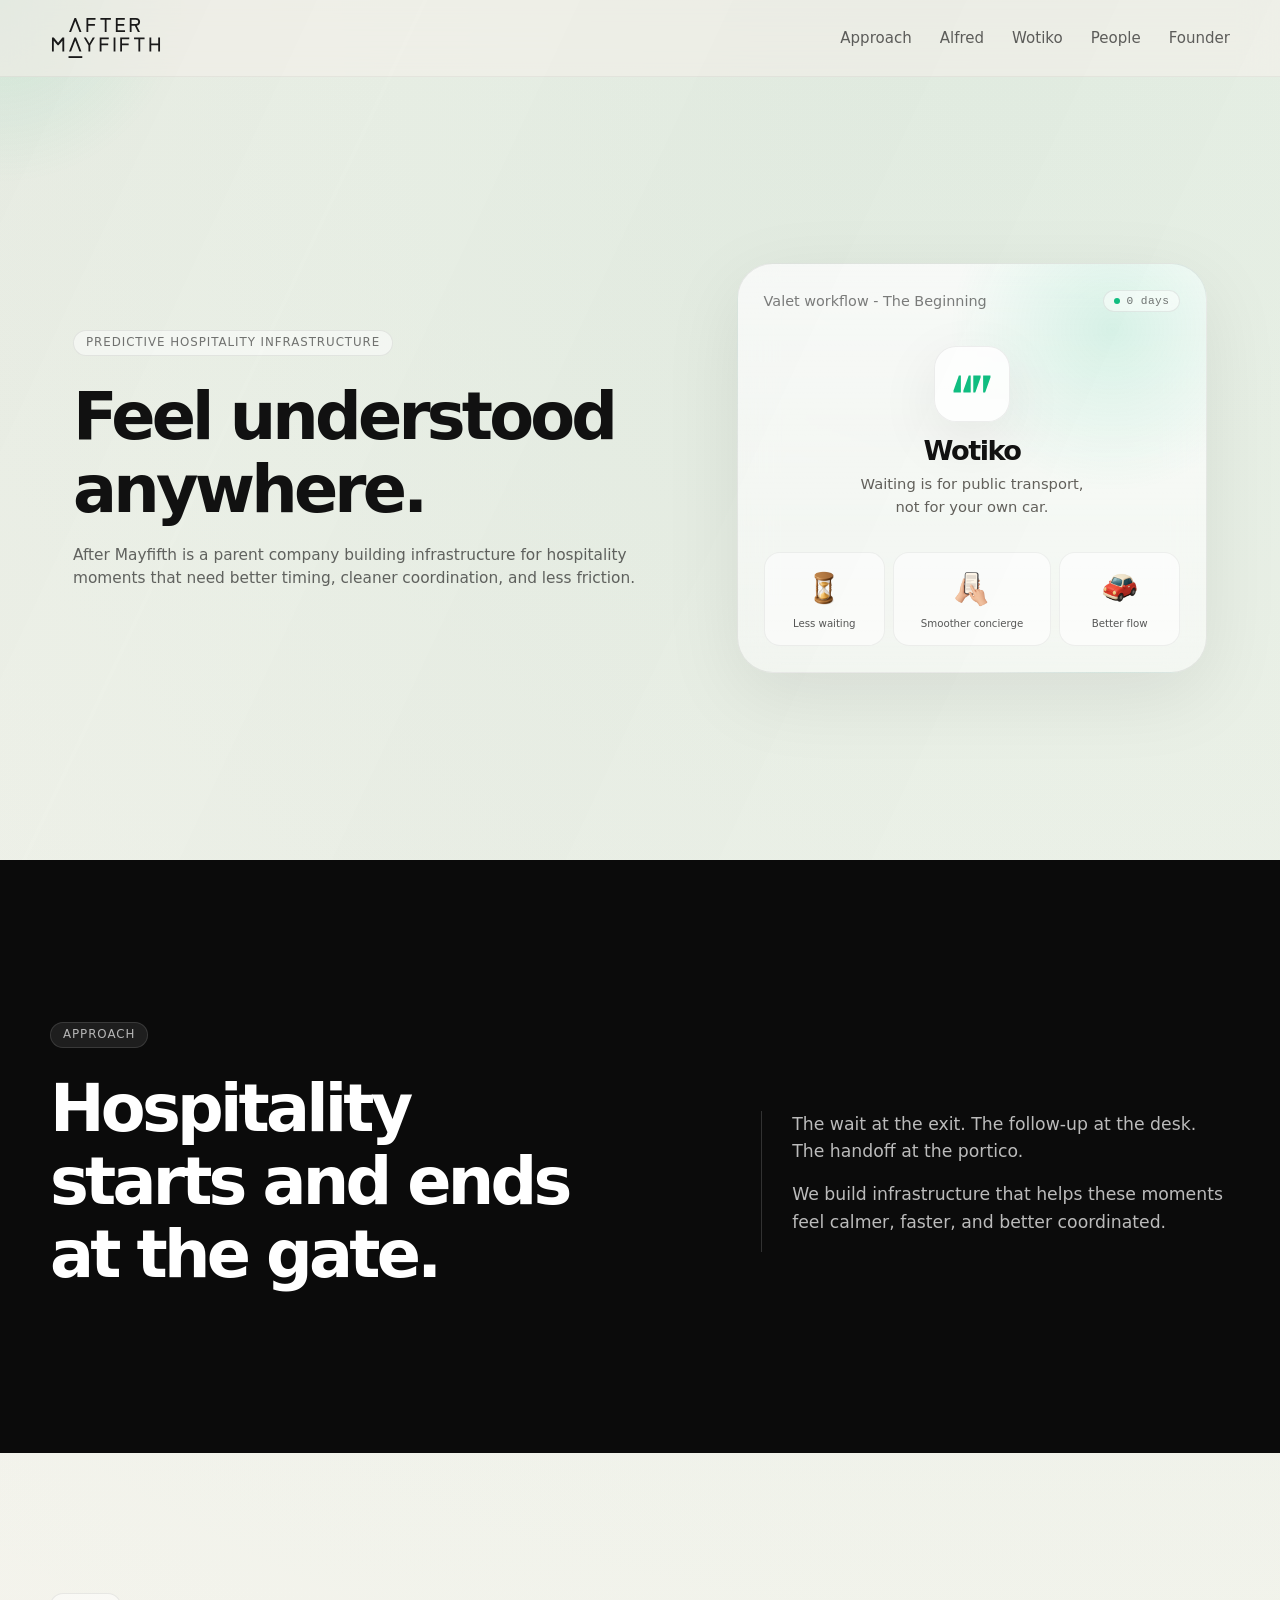
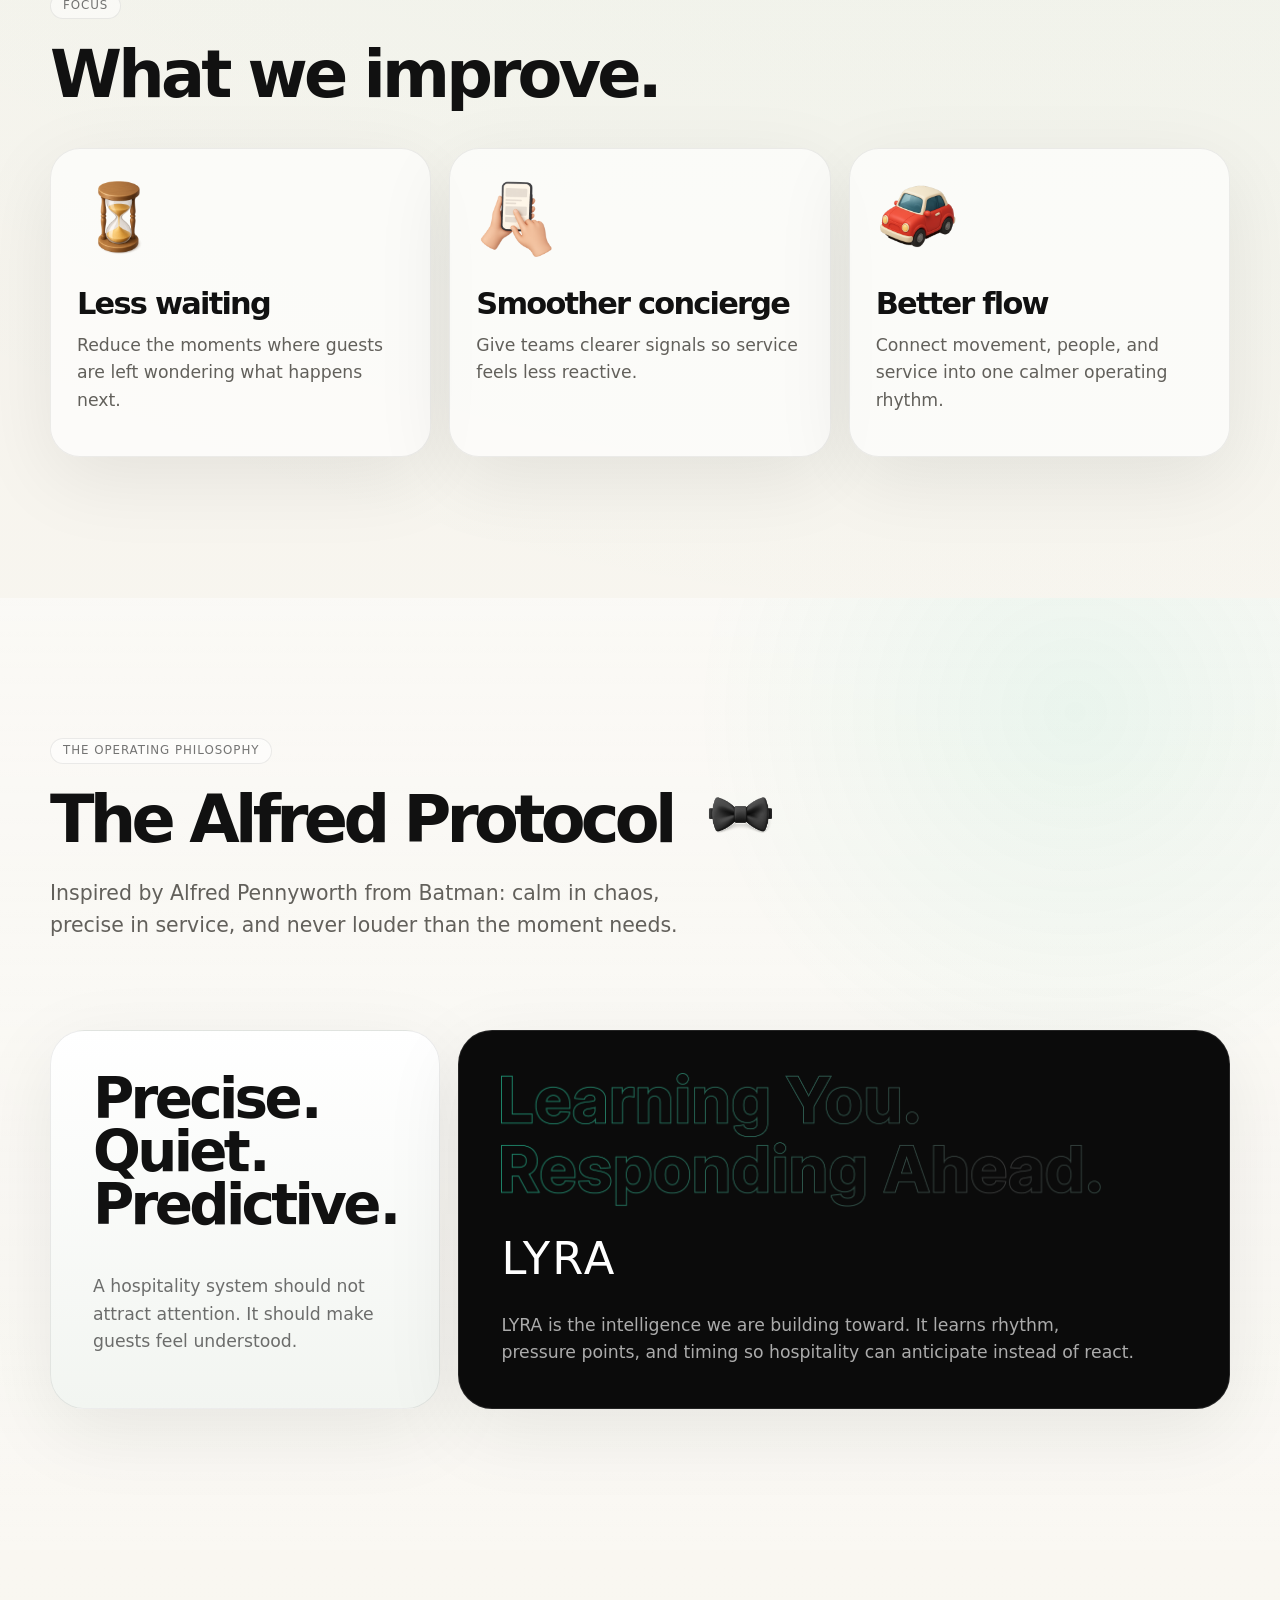
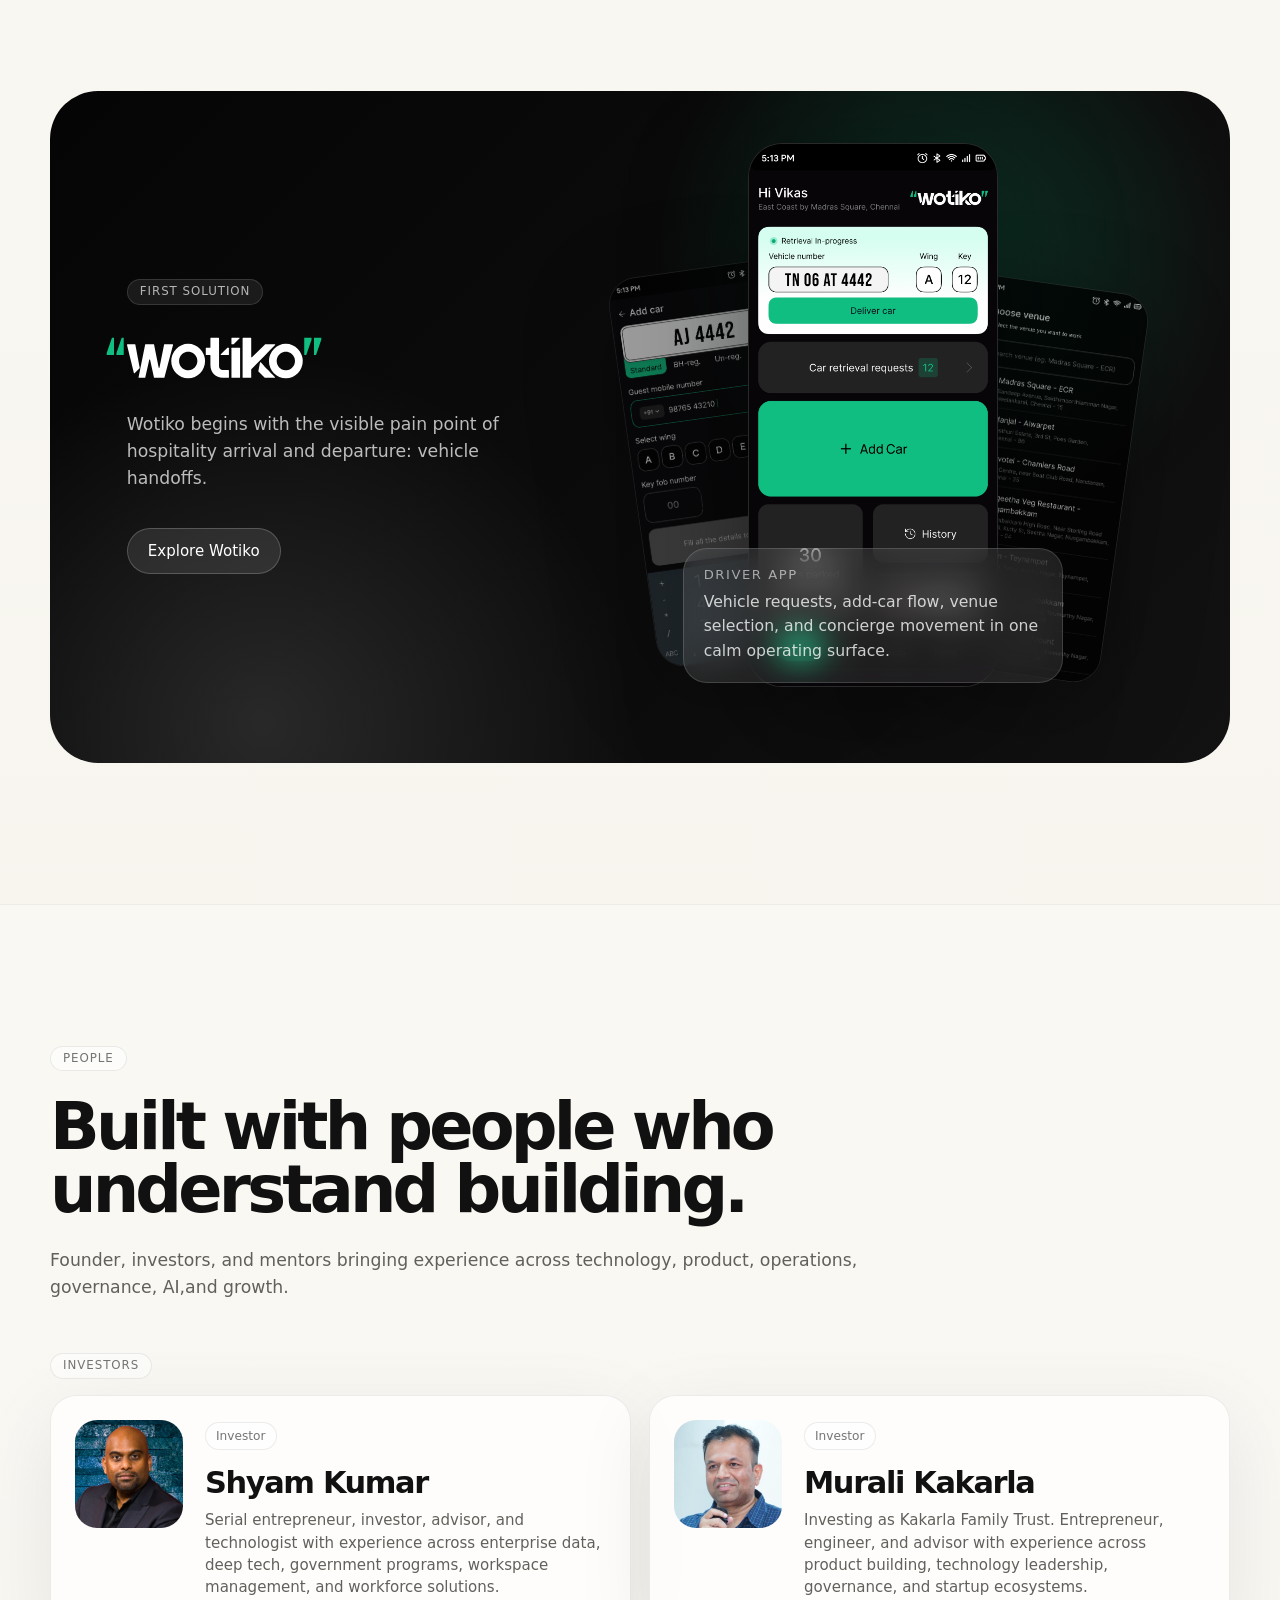
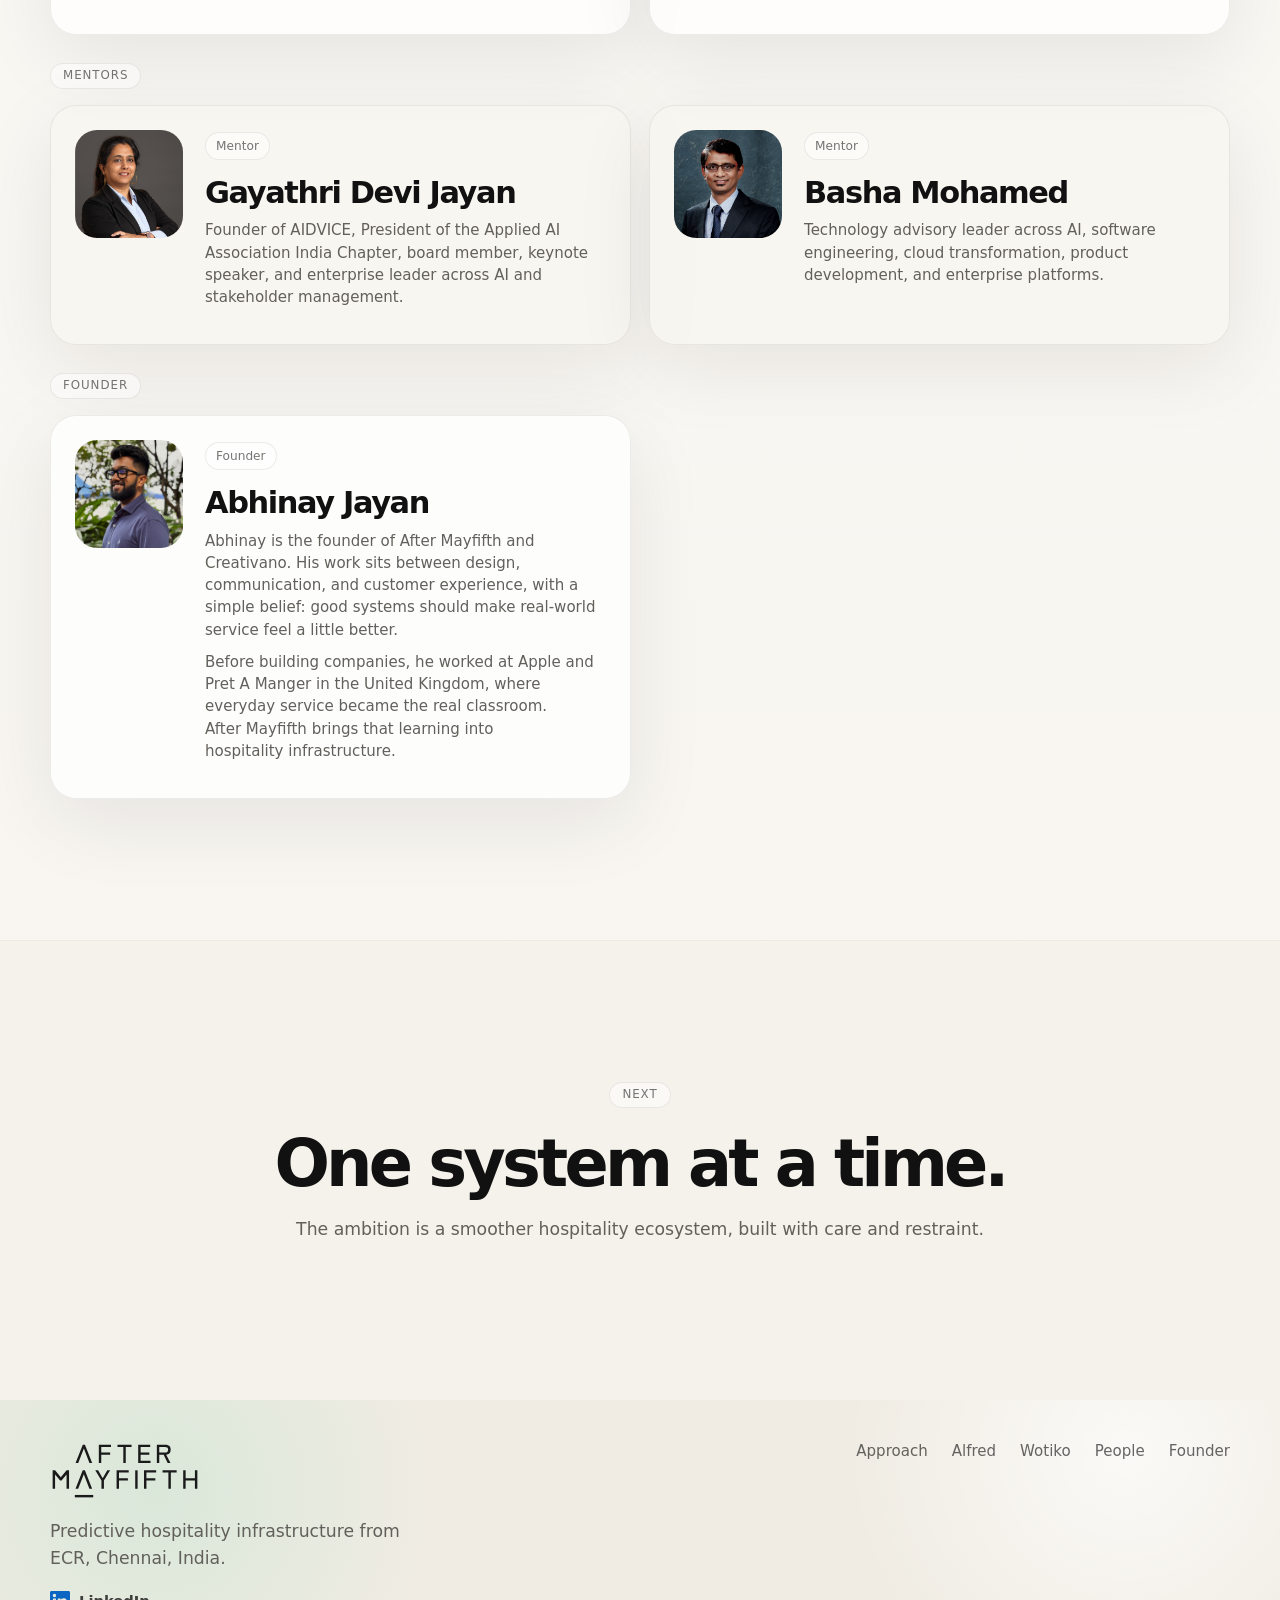
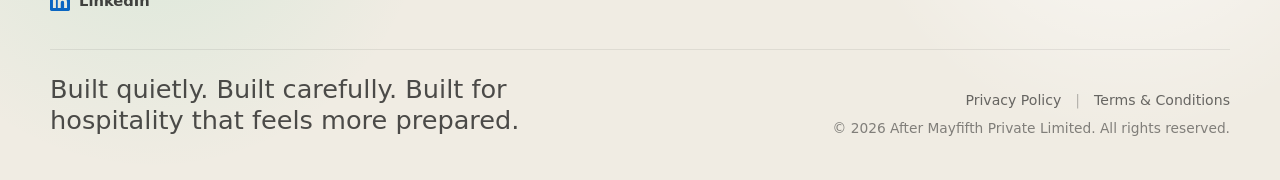
==== commit 7bc8fdb8: "Update index.html" ====
--- a/index.html
+++ b/index.html
@@ -23,7 +23,16 @@
       <a class="brand" href="#top" aria-label="After Mayfifth home">
         <img src="assets/after-mayfifth-logo-dark.svg" alt="After Mayfifth" />
       </a>
-      <button class="nav-toggle" aria-expanded="false" aria-controls="nav-links">Menu</button>
+      <button class="nav-toggle" aria-expanded="false" aria-controls="nav-links" aria-label="Toggle navigation">
+        <span class="hamburger" aria-hidden="true">
+          <?xml version="1.0" encoding="utf-8"?><!-- Uploaded to: SVG Repo, www.svgrepo.com, Generator: SVG Repo Mixer Tools -->
+          <svg width="25px" height="25px" viewBox="0 0 24 24" fill="none" xmlns="http://www.w3.org/2000/svg">
+            <path d="M4 18L20 18" stroke="#000000" stroke-width="2" stroke-linecap="round" />
+            <path d="M4 12L20 12" stroke="#000000" stroke-width="2" stroke-linecap="round" />
+            <path d="M4 6L20 6" stroke="#000000" stroke-width="2" stroke-linecap="round" />
+          </svg>
+        </span>
+      </button>
       <div class="nav-links" id="nav-links">
         <a href="#approach">Approach</a>
         <a href="#alfred">Alfred</a>
@@ -47,7 +56,10 @@
         <div class="hero-system reveal delay-1" data-tilt>
           <div class="system-top">
             <span>Valet workflow - The Beginning</span>
-            <span class="status-dot">Live</span>
+            <span class="countdown-pill" id="launch-countdown">
+              <span class="countdown-dot"></span>
+              <span id="countdown-text"></span>
+            </span>
           </div>
 
           <div class="hero-card-center">
@@ -311,7 +323,7 @@
           <div class="footer-legal">
             <a href="privacy.html">Privacy Policy</a>
             <span class="footer-legal-sep" aria-hidden="true">|</span>
-            <a href="terms.html">Terms of Use</a>
+            <a href="terms.html">Terms & Conditions</a>
           </div>
           <span class="footer-copyright">&copy; 2026 After Mayfifth Private Limited. All rights reserved.</span>
         </div>
@@ -322,4 +334,4 @@
   <script src="script.js"></script>
 </body>
 
-</ht+</html>
--- a/styles.css
+++ b/styles.css
@@ -6,17 +6,25 @@
   --dark: #080808;
   --green: #10be81;
   --max: 1180px;
-  --shadow: 0 22px 80px rgba(0,0,0,0.08);
-}
-
-* { box-sizing: border-box; }
-html { scroll-behavior: smooth; }
+  --shadow: 0 22px 80px rgba(0, 0, 0, 0.08);
+}
+
+* {
+  box-sizing: border-box;
+}
+html {
+  scroll-behavior: smooth;
+}
 
 body {
   margin: 0;
-  font-family: Inter, ui-sans-serif, system-ui, -apple-system, BlinkMacSystemFont, "Segoe UI", sans-serif;
-  background:
-    radial-gradient(circle at 80% 0%, rgba(16,190,129,0.08), transparent 34%),
+  font-family: Inter, ui-sans-serif, system-ui, -apple-system,
+    BlinkMacSystemFont, "Segoe UI", sans-serif;
+  background: radial-gradient(
+      circle at 80% 0%,
+      rgba(16, 190, 129, 0.08),
+      transparent 34%
+    ),
     linear-gradient(180deg, #f4f1ea, #f9f7f1 48%, #f4f1ea);
   color: var(--ink);
   -webkit-font-smoothing: antialiased;
@@ -30,7 +38,13 @@
   pointer-events: none;
   opacity: 0.035;
   z-index: 100;
-  background-image: linear-gradient(115deg, rgba(0,0,0,.5), transparent 25%, rgba(0,0,0,.35) 50%, transparent 75%);
+  background-image: linear-gradient(
+    115deg,
+    rgba(0, 0, 0, 0.5),
+    transparent 25%,
+    rgba(0, 0, 0, 0.35) 50%,
+    transparent 75%
+  );
   mix-blend-mode: multiply;
 }
 
@@ -39,13 +53,20 @@
   width: 420px;
   height: 420px;
   border-radius: 50%;
-  background: radial-gradient(circle, rgba(16,190,129,0.12), transparent 62%);
+  background: radial-gradient(
+    circle,
+    rgba(16, 190, 129, 0.12),
+    transparent 62%
+  );
   pointer-events: none;
   z-index: -1;
   transform: translate(-50%, -50%);
 }
 
-a { color: inherit; text-decoration: none; }
+a {
+  color: inherit;
+  text-decoration: none;
+}
 
 p {
   color: var(--muted);
@@ -54,7 +75,9 @@
   margin: 0 0 1rem;
 }
 
-h1, h2, h3 {
+h1,
+h2,
+h3 {
   margin: 0;
   letter-spacing: -0.058em;
   line-height: 0.96;
@@ -66,15 +89,21 @@
   max-width: 980px;
 }
 
-h2 { font-size: clamp(2.55rem, 5.1vw, 5.4rem); }
-h3 { font-size: clamp(1.45rem, 2.4vw, 1.9rem); }
+h2 {
+  font-size: clamp(2.55rem, 5.1vw, 5.4rem);
+}
+h3 {
+  font-size: clamp(1.45rem, 2.4vw, 1.9rem);
+}
 
 .container {
   width: min(calc(100% - 40px), var(--max));
   margin: 0 auto;
 }
 
-.section-pad { padding: clamp(78px, 11vw, 148px) 0; }
+.section-pad {
+  padding: clamp(78px, 11vw, 148px) 0;
+}
 
 /* Overflow safety: let grid/flex text columns shrink and wrap instead of
    pushing into neighbouring columns at intermediate widths. */
@@ -88,7 +117,9 @@
 .footer-brand {
   min-width: 0;
 }
-img { max-width: 100%; }
+img {
+  max-width: 100%;
+}
 
 .site-header {
   position: fixed;
@@ -96,7 +127,7 @@
   z-index: 20;
   background: rgba(244, 241, 234, 0.68);
   backdrop-filter: blur(18px);
-  border-bottom: 1px solid rgba(17,17,17,0.045);
+  border-bottom: 1px solid rgba(17, 17, 17, 0.045);
 }
 
 .nav {
@@ -108,14 +139,17 @@
   justify-content: space-between;
 }
 
-.brand img { width: 112px; display: block; }
+.brand img {
+  width: 112px;
+  display: block;
+}
 
 .nav-links {
   display: flex;
   align-items: center;
   gap: 28px;
   font-size: 0.94rem;
-  color: rgba(17,17,17,0.66);
+  color: rgba(17, 17, 17, 0.66);
 }
 
 .nav-links a {
@@ -123,7 +157,9 @@
   transition: color 220ms ease;
 }
 
-.nav-links a:hover { color: var(--ink); }
+.nav-links a:hover {
+  color: var(--ink);
+}
 .nav-links a::after {
   content: "";
   position: absolute;
@@ -134,16 +170,18 @@
   transform-origin: left;
   transition: transform 240ms ease;
 }
-.nav-links a:hover::after { transform: scaleX(1); }
+.nav-links a:hover::after {
+  transform: scaleX(1);
+}
 
 .nav-toggle {
   display: none;
   appearance: none;
-  border: 1px solid var(--line);
-  border-radius: 999px;
-  background: rgba(255,255,255,0.72);
   padding: 8px 14px;
   font: inherit;
+}
+button {
+  all: unset;
 }
 
 .hero {
@@ -160,11 +198,11 @@
 
 .hero-layout {
   display: grid;
-  grid-template-columns: auto 370px;
+  grid-template-columns: auto 470px;
   justify-content: center;
   gap: 64px;
   align-items: center;
-  width: min(calc(100% - 40px), 1400px);
+  width: min(calc(100% - 60px), 1600px);
   max-width: 1400px;
   margin: 0 auto;
 }
@@ -199,7 +237,39 @@
 .eyebrow {
   margin-bottom: 24px;
 }
-
+.countdown-pill {
+  display: inline-flex;
+  align-items: center;
+  gap: 6px;
+  padding: 4px 10px;
+  border-radius: 999px;
+  border: 1px solid var(--line);
+  background: rgba(255, 255, 255, 0.52);
+  font-size: 0.7rem;
+  letter-spacing: 0.04em;
+  color: rgba(17, 17, 17, 0.58);
+  font-family: ui-monospace, "Cascadia Code", monospace;
+  font-weight: 500;
+}
+
+.countdown-dot {
+  width: 6px;
+  height: 6px;
+  border-radius: 50%;
+  background: var(--green);
+  flex-shrink: 0;
+  animation: pulse-dot 2s ease-in-out infinite;
+}
+
+@keyframes pulse-dot {
+  0%,
+  100% {
+    opacity: 1;
+  }
+  50% {
+    opacity: 0.3;
+  }
+}
 /* Overrides for dark backgrounds */
 .statement .eyebrow,
 .wotiko-copy .eyebrow,
@@ -220,7 +290,7 @@
   max-width: 600px;
   margin-top: clamp(10px, 2vh, 20px);
   font-size: clamp(0.9rem, 1.2vw, 1.05rem);
-  color: rgba(17,17,17,0.64);
+  color: rgba(17, 17, 17, 0.64);
   line-height: 1.5;
 }
 
@@ -228,10 +298,17 @@
   height: auto;
   min-height: 410px;
   border-radius: 36px;
-  background:
-    radial-gradient(circle at 80% 16%, rgba(16,190,129,0.14), transparent 32%),
-    linear-gradient(180deg, rgba(255,255,255,0.78), rgba(255,255,255,0.48));
-  border: 1px solid rgba(17,17,17,0.075);
+  background: radial-gradient(
+      circle at 80% 16%,
+      rgba(16, 190, 129, 0.14),
+      transparent 32%
+    ),
+    linear-gradient(
+      180deg,
+      rgba(255, 255, 255, 0.78),
+      rgba(255, 255, 255, 0.48)
+    );
+  border: 1px solid rgba(17, 17, 17, 0.075);
   box-shadow: var(--shadow);
   backdrop-filter: blur(18px);
   padding: clamp(20px, 2vw, 28px);
@@ -245,7 +322,7 @@
   display: flex;
   justify-content: space-between;
   align-items: center;
-  color: rgba(17,17,17,0.54);
+  color: rgba(17, 17, 17, 0.54);
   font-size: 0.9rem;
 }
 
@@ -260,7 +337,7 @@
   height: 8px;
   border-radius: 50%;
   background: var(--green);
-  box-shadow: 0 0 0 7px rgba(16,190,129,0.12);
+  box-shadow: 0 0 0 7px rgba(16, 190, 129, 0.12);
   animation: pulseDot 2.2s ease-in-out infinite;
 }
 
@@ -278,17 +355,23 @@
   border-radius: 22px;
   display: grid;
   place-items: center;
-  background: rgba(255,255,255,0.88);
-  border: 1px solid rgba(17,17,17,0.07);
-  box-shadow: 0 18px 60px rgba(0,0,0,0.08);
-}
-.wotiko-core { padding: 18px; }
-.core img { width: 100%; height: 100%; object-fit: contain; }
+  background: rgba(255, 255, 255, 0.88);
+  border: 1px solid rgba(17, 17, 17, 0.07);
+  box-shadow: 0 18px 60px rgba(0, 0, 0, 0.08);
+}
+.wotiko-core {
+  padding: 18px;
+}
+.core img {
+  width: 100%;
+  height: 100%;
+  object-fit: contain;
+}
 
 .hero-card-copy span,
 .footer-bottom span {
   display: block;
-  color: rgba(17,17,17,0.48);
+  color: rgba(17, 17, 17, 0.48);
   font-size: 0.78rem;
   letter-spacing: 0.13em;
   text-transform: uppercase;
@@ -313,7 +396,10 @@
   grid-template-columns: 1fr 1.3fr 1fr;
   gap: 8px;
 }
-.signal-list div:nth-child(2) { padding-left: 12px; padding-right: 12px; }
+.signal-list div:nth-child(2) {
+  padding-left: 12px;
+  padding-right: 12px;
+}
 .signal-list div {
   display: flex;
   flex-direction: column;
@@ -322,12 +408,12 @@
   gap: 10px;
   padding: 16px 4px;
   border-radius: 16px;
-  background: rgba(255,255,255,0.6);
-  border: 1px solid rgba(17,17,17,0.055);
+  background: rgba(255, 255, 255, 0.6);
+  border: 1px solid rgba(17, 17, 17, 0.055);
 }
 .signal-list p {
   margin: 0;
-  color: rgba(17,17,17,0.7);
+  color: rgba(17, 17, 17, 0.7);
   font-size: 0.64rem;
   letter-spacing: -0.005em;
   line-height: 1.2;
@@ -359,7 +445,9 @@
   gap: 60px;
   align-items: end;
 }
-.statement-grid > .reveal:first-child { min-width: 0; }
+.statement-grid > .reveal:first-child {
+  min-width: 0;
+}
 .statement-grid {
   padding-top: calc(0.32 * clamp(2.55rem, 5.1vw, 5.4rem));
   padding-bottom: calc(0.32 * clamp(2.55rem, 5.1vw, 5.4rem));
@@ -373,10 +461,12 @@
   line-height: 1.12;
 }
 .statement p,
-.statement .eyebrow { color: rgba(255,255,255,0.72); }
+.statement .eyebrow {
+  color: rgba(255, 255, 255, 0.72);
+}
 
 .statement-copy {
-  border-left: 1px solid rgba(255,255,255,0.16);
+  border-left: 1px solid rgba(255, 255, 255, 0.16);
   padding-left: 30px;
   margin-top: 50px;
   min-width: 0;
@@ -396,16 +486,16 @@
   min-height: 280px;
   padding: 26px;
   border-radius: 30px;
-  background: rgba(255,255,255,0.62);
-  border: 1px solid rgba(17,17,17,0.07);
+  background: rgba(255, 255, 255, 0.62);
+  border: 1px solid rgba(17, 17, 17, 0.07);
   box-shadow: var(--shadow);
   transition: transform 260ms ease, box-shadow 260ms ease, background 260ms ease;
 }
 .principle-card:hover,
 .person-card:hover {
   transform: translateY(-6px);
-  background: rgba(255,255,255,0.82);
-  box-shadow: 0 30px 90px rgba(0,0,0,0.11);
+  background: rgba(255, 255, 255, 0.82);
+  box-shadow: 0 30px 90px rgba(0, 0, 0, 0.11);
 }
 
 .art {
@@ -429,7 +519,7 @@
   inset: 0 auto auto 0;
   width: 42px;
   height: 42px;
-  border: 2px solid rgba(16,190,129,0.85);
+  border: 2px solid rgba(16, 190, 129, 0.85);
   border-radius: 50%;
 }
 .art-wait span:nth-child(2) {
@@ -437,7 +527,7 @@
   top: 9px;
   width: 2px;
   height: 13px;
-  background: rgba(16,190,129,0.85);
+  background: rgba(16, 190, 129, 0.85);
   transform-origin: bottom center;
   transform: rotate(25deg);
 }
@@ -446,7 +536,7 @@
   top: 21px;
   width: 11px;
   height: 2px;
-  background: rgba(16,190,129,0.85);
+  background: rgba(16, 190, 129, 0.85);
 }
 
 .art-concierge span:nth-child(1) {
@@ -454,7 +544,7 @@
   top: 18px;
   width: 20px;
   height: 20px;
-  border: 2px solid rgba(16,190,129,0.85);
+  border: 2px solid rgba(16, 190, 129, 0.85);
   border-radius: 50%;
 }
 .art-concierge span:nth-child(2) {
@@ -462,7 +552,7 @@
   top: 8px;
   width: 22px;
   height: 30px;
-  border: 2px solid rgba(16,190,129,0.85);
+  border: 2px solid rgba(16, 190, 129, 0.85);
   border-left: 0;
   border-right: 0;
   border-radius: 0 0 20px 20px;
@@ -473,8 +563,8 @@
   width: 14px;
   height: 14px;
   border-radius: 50%;
-  background: rgba(16,190,129,0.18);
-  box-shadow: 0 0 0 2px rgba(16,190,129,0.85) inset;
+  background: rgba(16, 190, 129, 0.18);
+  box-shadow: 0 0 0 2px rgba(16, 190, 129, 0.85) inset;
 }
 
 .art-flow span:nth-child(1),
@@ -483,18 +573,27 @@
   width: 10px;
   height: 10px;
   border-radius: 50%;
-  background: rgba(16,190,129,0.95);
-}
-.art-flow span:nth-child(1) { left: 2px; top: 18px; }
-.art-flow span:nth-child(2) { left: 24px; top: 4px; }
-.art-flow span:nth-child(3) { left: 46px; top: 24px; }
+  background: rgba(16, 190, 129, 0.95);
+}
+.art-flow span:nth-child(1) {
+  left: 2px;
+  top: 18px;
+}
+.art-flow span:nth-child(2) {
+  left: 24px;
+  top: 4px;
+}
+.art-flow span:nth-child(3) {
+  left: 46px;
+  top: 24px;
+}
 .art-flow span:nth-child(4) {
   left: 7px;
   top: 10px;
   width: 42px;
   height: 18px;
-  border-top: 2px solid rgba(16,190,129,0.85);
-  border-right: 2px solid rgba(16,190,129,0.85);
+  border-top: 2px solid rgba(16, 190, 129, 0.85);
+  border-right: 2px solid rgba(16, 190, 129, 0.85);
   transform: skewX(-20deg);
 }
 
@@ -513,12 +612,21 @@
   line-height: 1;
   font-weight: 500;
 }
-.principle-card h3 { margin-bottom: 14px; }
+.principle-card h3 {
+  margin-bottom: 14px;
+}
 
 .alfred {
-  background:
-    radial-gradient(circle at 84% 12%, rgba(16,190,129,0.07), transparent 28%),
-    linear-gradient(180deg, rgba(255,255,255,0.42), rgba(255,255,255,0.18));
+  background: radial-gradient(
+      circle at 84% 12%,
+      rgba(16, 190, 129, 0.07),
+      transparent 28%
+    ),
+    linear-gradient(
+      180deg,
+      rgba(255, 255, 255, 0.42),
+      rgba(255, 255, 255, 0.18)
+    );
 }
 
 .alfred-refined {
@@ -568,11 +676,13 @@
   gap: clamp(26px, 3.4vw, 42px);
   position: relative;
   overflow: hidden;
-  border: 1px solid rgba(17,17,17,0.08);
+  border: 1px solid rgba(17, 17, 17, 0.08);
   box-shadow: var(--shadow);
 }
 
-.alfred-command::before { display: none; }
+.alfred-command::before {
+  display: none;
+}
 
 .command-label {
   margin-bottom: 26px;
@@ -592,7 +702,7 @@
 .alfred-command p {
   position: relative;
   z-index: 1;
-  color: rgba(17,17,17,0.60);
+  color: rgba(17, 17, 17, 0.6);
   margin: 0;
   max-width: 300px;
 }
@@ -606,9 +716,9 @@
 .alfred-sequence article {
   min-height: 112px;
   border-radius: 28px;
-  background: rgba(255,255,255,0.70);
-  border: 1px solid rgba(17,17,17,0.07);
-  box-shadow: 0 18px 70px rgba(0,0,0,0.06);
+  background: rgba(255, 255, 255, 0.7);
+  border: 1px solid rgba(17, 17, 17, 0.07);
+  box-shadow: 0 18px 70px rgba(0, 0, 0, 0.06);
   padding: 22px 24px;
   display: grid;
   grid-template-columns: 48px 0.42fr 1fr;
@@ -619,16 +729,15 @@
 
 .alfred-sequence article:hover {
   transform: translateX(6px);
-  background: rgba(255,255,255,0.86);
-  box-shadow: 0 24px 80px rgba(0,0,0,0.09);
+  background: rgba(255, 255, 255, 0.86);
+  box-shadow: 0 24px 80px rgba(0, 0, 0, 0.09);
 }
 
 .alfred-sequence span {
-  color: rgba(17,17,17,0.42);
+  color: rgba(17, 17, 17, 0.42);
   font-size: 0.82rem;
-  letter-spacing: 0.10em;
-}
-
+  letter-spacing: 0.1em;
+}
 
 .alfred-sequence p {
   margin: 0;
@@ -643,7 +752,7 @@
   border-radius: 34px;
   padding: clamp(30px, 4vw, 42px);
   background: #0b0b0b;
-  border: 1px solid rgba(255,255,255,0.10);
+  border: 1px solid rgba(255, 255, 255, 0.1);
   display: flex;
   flex-direction: column;
   justify-content: space-evenly;
@@ -678,7 +787,7 @@
 .lyra-refined p {
   margin: 0;
   max-width: 690px;
-  color: rgba(255,255,255,0.66);
+  color: rgba(255, 255, 255, 0.66);
   font-size: clamp(1rem, 1.35vw, 1.14rem);
   line-height: 1.58;
   text-wrap: balance;
@@ -686,9 +795,16 @@
 
 .wotiko-panel {
   border-radius: 48px;
-  background:
-    radial-gradient(circle at 76% 24%, rgba(16,190,129,0.22), transparent 28%),
-    radial-gradient(circle at 18% 94%, rgba(255,255,255,0.12), transparent 32%),
+  background: radial-gradient(
+      circle at 76% 24%,
+      rgba(16, 190, 129, 0.22),
+      transparent 28%
+    ),
+    radial-gradient(
+      circle at 18% 94%,
+      rgba(255, 255, 255, 0.12),
+      transparent 32%
+    ),
     linear-gradient(135deg, #050505, #121212);
   color: white;
   padding: clamp(36px, 4.4vw, 56px) clamp(34px, 6vw, 78px);
@@ -699,11 +815,18 @@
   overflow: hidden;
   position: relative;
 }
-.wotiko-panel::after { display: none; }
+.wotiko-panel::after {
+  display: none;
+}
 .wotiko-copy,
-.phone-stage { position: relative; z-index: 1; }
+.phone-stage {
+  position: relative;
+  z-index: 1;
+}
 .wotiko-copy .eyebrow,
-.wotiko-copy p { color: rgba(255,255,255,0.72); }
+.wotiko-copy p {
+  color: rgba(255, 255, 255, 0.72);
+}
 
 /* Left content rhythm: badge -> wordmark -> heading -> description -> CTA */
 .wotiko-copy {
@@ -712,8 +835,12 @@
   align-items: flex-start;
   gap: clamp(24px, 2.4vw, 30px);
 }
-.wotiko-copy .eyebrow { margin-bottom: 0; }
-.wotiko-copy p { margin: 0; }
+.wotiko-copy .eyebrow {
+  margin-bottom: 0;
+}
+.wotiko-copy p {
+  margin: 0;
+}
 
 .wotiko-wordmark {
   width: min(220px, 66vw);
@@ -729,7 +856,9 @@
   line-height: 1.04;
 }
 /* Small extra separation before the CTA for hierarchy */
-.wotiko-copy .ghost-button { margin-top: 6px; }
+.wotiko-copy .ghost-button {
+  margin-top: 6px;
+}
 .ghost-button {
   margin-top: 16px;
   display: inline-flex;
@@ -737,8 +866,8 @@
   justify-content: center;
   padding: 13px 20px;
   border-radius: 999px;
-  border: 1px solid rgba(255,255,255,0.2);
-  background: rgba(255,255,255,0.1);
+  border: 1px solid rgba(255, 255, 255, 0.2);
+  background: rgba(255, 255, 255, 0.1);
   color: white;
   backdrop-filter: blur(12px);
   font-size: 0.94rem;
@@ -746,7 +875,7 @@
 }
 .ghost-button:hover {
   transform: translateY(-2px);
-  background: rgba(255,255,255,0.16);
+  background: rgba(255, 255, 255, 0.16);
 }
 
 .phone-stage {
@@ -761,9 +890,9 @@
   border-radius: 34px;
   overflow: hidden;
   background: #000;
-  border: 1px solid rgba(255,255,255,0.16);
-  box-shadow: 0 30px 120px rgba(0,0,0,0.45);
-  transition: transform 900ms cubic-bezier(.2,.8,.2,1), opacity 900ms ease;
+  border: 1px solid rgba(255, 255, 255, 0.16);
+  box-shadow: 0 30px 120px rgba(0, 0, 0, 0.45);
+  transition: transform 900ms cubic-bezier(0.2, 0.8, 0.2, 1), opacity 900ms ease;
 }
 .phone-frame img {
   width: 100%;
@@ -810,8 +939,8 @@
   width: min(380px, 90%);
   padding: 18px 20px;
   border-radius: 24px;
-  background: rgba(255,255,255,0.10);
-  border: 1px solid rgba(255,255,255,0.15);
+  background: rgba(255, 255, 255, 0.1);
+  border: 1px solid rgba(255, 255, 255, 0.15);
   backdrop-filter: blur(16px);
   opacity: 0;
   transition: opacity 700ms ease 500ms, transform 700ms ease 500ms;
@@ -822,22 +951,22 @@
 }
 .screen-caption span {
   display: block;
-  color: rgba(255,255,255,0.58);
+  color: rgba(255, 255, 255, 0.58);
   font-size: 0.82rem;
   letter-spacing: 0.12em;
   text-transform: uppercase;
   margin-bottom: 8px;
 }
 .screen-caption p {
-  color: rgba(255,255,255,0.78);
+  color: rgba(255, 255, 255, 0.78);
   margin: 0;
   font-size: 0.98rem;
 }
 
 .people {
-  background: rgba(255,255,255,0.28);
-  border-top: 1px solid rgba(17,17,17,0.05);
-  border-bottom: 1px solid rgba(17,17,17,0.05);
+  background: rgba(255, 255, 255, 0.28);
+  border-top: 1px solid rgba(17, 17, 17, 0.05);
+  border-bottom: 1px solid rgba(17, 17, 17, 0.05);
 }
 .people-intro {
   max-width: none;
@@ -849,11 +978,15 @@
   text-wrap: balance;
 }
 /* Intro paragraph stays readable but spans with the layout */
-.people-intro p { max-width: 940px; }
+.people-intro p {
+  max-width: 940px;
+}
 .group-label {
   margin: 0 0 16px;
 }
-.people-group + .people-group { margin-top: 28px; }
+.people-group + .people-group {
+  margin-top: 28px;
+}
 .people-grid {
   display: grid;
   grid-template-columns: repeat(2, 1fr);
@@ -865,14 +998,17 @@
   grid-template-columns: 108px 1fr;
   gap: 22px;
   align-items: start;
-  padding: clamp(18px, 2.5vw, 24px) clamp(18px, 2.5vw, 24px) clamp(26px, 4vw, 36px);
+  padding: clamp(18px, 2.5vw, 24px) clamp(18px, 2.5vw, 24px)
+    clamp(26px, 4vw, 36px);
   border-radius: 26px;
-  background: rgba(255,255,255,0.72);
-  border: 1px solid rgba(17,17,17,0.075);
+  background: rgba(255, 255, 255, 0.72);
+  border: 1px solid rgba(17, 17, 17, 0.075);
   box-shadow: var(--shadow);
   transition: transform 240ms ease, background 240ms ease, box-shadow 240ms ease;
 }
-.person-card.muted-card { background: rgba(248,246,241,0.82); }
+.person-card.muted-card {
+  background: rgba(248, 246, 241, 0.82);
+}
 .portrait {
   width: 108px;
   height: 108px;
@@ -880,8 +1016,12 @@
   object-fit: cover;
   display: block;
 }
-.portrait-top { object-position: center top; }
-.person-copy { padding: 2px 4px 0 0; }
+.portrait-top {
+  object-position: center top;
+}
+.person-copy {
+  padding: 2px 4px 0 0;
+}
 .role,
 .founder-tags span {
   display: inline-flex;
@@ -889,11 +1029,13 @@
   padding: 6px 10px;
   border-radius: 999px;
   border: 1px solid var(--line);
-  background: rgba(255,255,255,0.52);
-  color: rgba(17,17,17,0.58);
+  background: rgba(255, 255, 255, 0.52);
+  color: rgba(17, 17, 17, 0.58);
   font-size: 0.76rem;
 }
-.role { margin-bottom: 18px; }
+.role {
+  margin-bottom: 18px;
+}
 .person-card h3 {
   margin-bottom: 12px;
   letter-spacing: -0.045em;
@@ -906,7 +1048,11 @@
 }
 
 .founder {
-  background: linear-gradient(180deg, rgba(255,255,255,0.12), rgba(255,255,255,0.40));
+  background: linear-gradient(
+    180deg,
+    rgba(255, 255, 255, 0.12),
+    rgba(255, 255, 255, 0.4)
+  );
 }
 .founder-panel {
   width: min(calc(100% - 40px), 980px);
@@ -917,18 +1063,20 @@
   align-items: center;
   padding: 38px;
   border-radius: 36px;
-  background: rgba(255,255,255,0.62);
-  border: 1px solid rgba(17,17,17,0.07);
+  background: rgba(255, 255, 255, 0.62);
+  border: 1px solid rgba(17, 17, 17, 0.07);
   box-shadow: var(--shadow);
 }
-.founder-copy h2 { margin-bottom: 24px; }
+.founder-copy h2 {
+  margin-bottom: 24px;
+}
 .founder-portrait {
   width: 320px;
   aspect-ratio: 1 / 1;
   border-radius: 28px;
   overflow: hidden;
-  background: rgba(255,255,255,0.7);
-  border: 1px solid rgba(17,17,17,0.06);
+  background: rgba(255, 255, 255, 0.7);
+  border: 1px solid rgba(17, 17, 17, 0.06);
 }
 .founder-portrait img {
   width: 100%;
@@ -948,13 +1096,22 @@
   margin: 0 auto;
   text-align: center;
 }
-.future-copy h2 { margin-bottom: 22px; }
+.future-copy h2 {
+  margin-bottom: 22px;
+}
 
 .footer {
   padding: 0 0 44px;
-  background:
-    radial-gradient(circle at 12% 24%, rgba(16,190,129,0.10), transparent 24%),
-    radial-gradient(circle at 88% 14%, rgba(255,255,255,0.72), transparent 24%),
+  background: radial-gradient(
+      circle at 12% 24%,
+      rgba(16, 190, 129, 0.1),
+      transparent 24%
+    ),
+    radial-gradient(
+      circle at 88% 14%,
+      rgba(255, 255, 255, 0.72),
+      transparent 24%
+    ),
     #f0ece3;
 }
 .footer-shell {
@@ -980,12 +1137,12 @@
   grid-template-columns: repeat(5, auto);
   gap: 18px 24px;
   align-items: center;
-  color: rgba(17,17,17,0.64);
+  color: rgba(17, 17, 17, 0.64);
   font-size: 0.94rem;
 }
 .footer-divider {
   height: 1px;
-  background: rgba(17,17,17,0.08);
+  background: rgba(17, 17, 17, 0.08);
   margin: 34px 0 24px;
 }
 .footer-bottom {
@@ -999,7 +1156,7 @@
   max-width: 520px;
   font-size: clamp(1.2rem, 2vw, 1.7rem);
   line-height: 1.22;
-  color: rgba(17,17,17,0.74);
+  color: rgba(17, 17, 17, 0.74);
 }
 .footer-bottom span {
   margin: 0;
@@ -1009,7 +1166,7 @@
   text-transform: none;
   letter-spacing: normal;
   font-size: 0.86rem;
-  color: rgba(17,17,17,0.5);
+  color: rgba(17, 17, 17, 0.5);
 }
 
 .footer-bottom-right {
@@ -1024,18 +1181,20 @@
   gap: 14px;
 }
 .footer-legal a {
-  color: rgba(17,17,17,0.62);
+  color: rgba(17, 17, 17, 0.62);
   font-size: 0.88rem;
   text-transform: none;
   letter-spacing: normal;
   transition: color 220ms ease;
 }
-.footer-legal a:hover { color: var(--ink); }
+.footer-legal a:hover {
+  color: var(--ink);
+}
 .footer-legal .footer-legal-sep {
   display: inline;
   margin: 0;
   text-align: center;
-  color: rgba(17,17,17,0.26);
+  color: rgba(17, 17, 17, 0.26);
   font-size: 0.88rem;
   text-transform: none;
   letter-spacing: normal;
@@ -1050,12 +1209,21 @@
   opacity: 1;
   transform: translateY(0);
 }
-.delay-1 { transition-delay: 110ms; }
-.delay-2 { transition-delay: 220ms; }
+.delay-1 {
+  transition-delay: 110ms;
+}
+.delay-2 {
+  transition-delay: 220ms;
+}
 
 @keyframes pulseDot {
-  0%, 100% { box-shadow: 0 0 0 7px rgba(16,190,129,0.12); }
-  50% { box-shadow: 0 0 0 12px rgba(16,190,129,0.04); }
+  0%,
+  100% {
+    box-shadow: 0 0 0 7px rgba(16, 190, 129, 0.12);
+  }
+  50% {
+    box-shadow: 0 0 0 12px rgba(16, 190, 129, 0.04);
+  }
 }
 
 @media (max-width: 980px) {
@@ -1078,10 +1246,14 @@
     border-left: 0;
     padding-left: 0;
   }
-  .statement-copy { margin-top: 0; }
+  .statement-copy {
+    margin-top: 0;
+  }
 
   /* Approach heading wraps naturally once stacked (no horizontal overflow) */
-  .statement h2 { white-space: normal; }
+  .statement h2 {
+    white-space: normal;
+  }
   .statement-grid {
     padding-top: 0;
     padding-bottom: 0;
@@ -1133,9 +1305,15 @@
     border-radius: 14px;
     gap: 8px;
   }
-  .phone-stage { min-height: 560px; }
-  .phone-left { left: 12%; }
-  .phone-right { right: 12%; }
+  .phone-stage {
+    min-height: 560px;
+  }
+  .phone-left {
+    left: 12%;
+  }
+  .phone-right {
+    right: 12%;
+  }
 
   .footer-nav {
     grid-template-columns: repeat(3, auto);
@@ -1151,19 +1329,23 @@
   }
 
   /* Legal pages on tablet */
-  .legal { padding-top: calc(76px + 46px); }
+  .legal {
+    padding-top: calc(76px + 46px);
+  }
 }
 
 /* Hamburger menu on tablet and mobile */
 @media (max-width: 1024px) {
-  .nav-toggle { display: inline-flex; }
+  .nav-toggle {
+    display: inline-flex;
+  }
 
   .nav-links {
     position: absolute;
     left: 20px;
     right: 20px;
     top: 86px;
-    background: rgba(255,255,255,0.94);
+    background: rgba(255, 255, 255, 0.94);
     border: 1px solid var(--line);
     border-radius: 20px;
     padding: 18px;
@@ -1171,32 +1353,66 @@
     align-items: flex-start;
     display: none;
   }
-  .nav-links.open { display: flex; }
+  .nav-links.open {
+    display: flex;
+  }
 }
 
 @media (max-width: 720px) {
-  .brand img { width: 102px; }
-
-  h1 { font-size: clamp(3.35rem, 17vw, 5.4rem); }
-  .section-pad { padding: 78px 0; }
-  .wotiko-panel { border-radius: 32px; }
+  .brand img {
+    width: 102px;
+  }
+
+  h1 {
+    font-size: clamp(3.35rem, 17vw, 5.4rem);
+  }
+  .section-pad {
+    padding: 78px 0;
+  }
+  .wotiko-panel {
+    border-radius: 32px;
+  }
 
   /* Alfred cards: full-width text and tighter radius on phones */
-  .alfred-command p { max-width: none; }
+  .alfred-command p {
+    max-width: none;
+  }
   .alfred-command,
-  .lyra-refined { border-radius: 26px; }
-  .lyra-refined p { max-width: none; }
-  .wotiko-copy h2 { white-space: normal; font-size: clamp(2.2rem, 9vw, 3rem); }
+  .lyra-refined {
+    border-radius: 26px;
+  }
+  .lyra-refined p {
+    max-width: none;
+  }
+  .wotiko-copy h2 {
+    white-space: normal;
+    font-size: clamp(2.2rem, 9vw, 3rem);
+  }
 
   /* Cards size to their content when stacked on phones */
-  .principle-card { min-height: auto; padding: 24px; }
-  .person-card { min-height: auto; }
-  .founder-panel { padding: 26px; }
-
-  .phone-frame { width: 190px; }
-  .phone-main { width: 220px; }
-  .phone-left { left: -12px; }
-  .phone-right { right: -12px; }
+  .principle-card {
+    min-height: auto;
+    padding: 24px;
+  }
+  .person-card {
+    min-height: auto;
+  }
+  .founder-panel {
+    padding: 26px;
+  }
+
+  .phone-frame {
+    width: 190px;
+  }
+  .phone-main {
+    width: 220px;
+  }
+  .phone-left {
+    left: -12px;
+  }
+  .phone-right {
+    right: -12px;
+  }
 
   .person-card {
     grid-template-columns: 82px 1fr;
@@ -1220,36 +1436,69 @@
     padding-top: calc(76px + 34px);
     padding-bottom: 66px;
   }
-  .legal-body h2 { margin-top: 30px; }
-  .legal-contact { border-radius: 18px; }
+  .legal-body h2 {
+    margin-top: 30px;
+  }
+  .legal-contact {
+    border-radius: 18px;
+  }
 }
 
 /* Small phones: prevent cramped overflow in tight columns */
 @media (max-width: 480px) {
   .container,
-  .nav { width: calc(100% - 32px); }
-
-  .nav-links { left: 16px; right: 16px; }
-
+  .nav {
+    width: calc(100% - 32px);
+  }
+
+  .nav-links {
+    left: 16px;
+    right: 16px;
+  }
+
+  .system-top {
+    display: flex;
+    flex-direction: column;
+    justify-content: center;
+    align-items: center;
+  }
+  .countdown-pill {
+    margin-top: 10px;
+  }
   /* Hero signal labels wrap instead of overflowing their narrow tiles */
-  .signal-list p { white-space: normal; }
-  .signal-list div { padding: 12px 4px; }
-
-  .hero h2 { font-size: clamp(2.2rem, 11vw, 3rem); }
-  .hero-card-copy p { font-size: 0.86rem; }
+  .signal-list p {
+    white-space: normal;
+  }
+  .signal-list div {
+    padding: 12px 4px;
+  }
+
+  .hero h2 {
+    font-size: clamp(2.2rem, 11vw, 3rem);
+  }
+  .hero-card-copy p {
+    font-size: 0.86rem;
+  }
 
   /* Stack person cards vertically so the text never gets squeezed */
   .person-card {
     grid-template-columns: 1fr;
     gap: 14px;
   }
-  .portrait { width: 92px; height: 92px; }
+  .portrait {
+    width: 92px;
+    height: 92px;
+  }
 
   .principle-card,
   .alfred-command,
-  .lyra-refined { padding: 22px; }
-
-  .footer-nav { grid-template-columns: repeat(2, auto); }
+  .lyra-refined {
+    padding: 22px;
+  }
+
+  .footer-nav {
+    grid-template-columns: repeat(2, auto);
+  }
 }
 
 .footer-linkedin {
@@ -1257,28 +1506,35 @@
   align-items: center;
   gap: 9px;
   margin-top: 18px;
-  color: rgba(17,17,17,0.78);
+  color: rgba(17, 17, 17, 0.78);
   font-size: 0.92rem;
   font-weight: 600;
   transition: opacity 220ms ease;
 }
-.footer-linkedin svg { display: block; color: #0a66c2; }
-.footer-linkedin:hover { opacity: 0.7; }
+.footer-linkedin svg {
+  display: block;
+  color: #0a66c2;
+}
+.footer-linkedin:hover {
+  opacity: 0.7;
+}
 
 /* Legal pages (Privacy / Terms) */
 .legal {
   padding-top: calc(76px + clamp(54px, 8vw, 104px));
   padding-bottom: clamp(70px, 9vw, 120px);
 }
-.legal-shell { max-width: 840px; }
+.legal-shell {
+  max-width: 840px;
+}
 .legal-shell h1 {
   font-size: clamp(2.4rem, 5.4vw, 4rem);
   letter-spacing: -0.05em;
-  line-height: 1.0;
+  line-height: 1;
   margin: 18px 0 14px;
 }
 .legal-meta {
-  color: rgba(17,17,17,0.5);
+  color: rgba(17, 17, 17, 0.5);
   font-size: 0.92rem;
   letter-spacing: 0.01em;
   margin: 0;
@@ -1288,9 +1544,11 @@
   max-width: 760px;
   font-size: clamp(1.05rem, 1.6vw, 1.22rem);
   line-height: 1.55;
-  color: rgba(17,17,17,0.72);
-}
-.legal-body { margin-top: clamp(34px, 4.5vw, 52px); }
+  color: rgba(17, 17, 17, 0.72);
+}
+.legal-body {
+  margin-top: clamp(34px, 4.5vw, 52px);
+}
 .legal-body h2 {
   font-size: clamp(1.35rem, 2.5vw, 1.85rem);
   letter-spacing: -0.035em;
@@ -1301,11 +1559,11 @@
   font-size: 1.06rem;
   font-weight: 650;
   letter-spacing: -0.01em;
-  color: rgba(17,17,17,0.92);
+  color: rgba(17, 17, 17, 0.92);
   margin: 24px 0 10px;
 }
 .legal-body p {
-  color: rgba(17,17,17,0.7);
+  color: rgba(17, 17, 17, 0.7);
   margin: 0 0 14px;
   max-width: 760px;
 }
@@ -1313,26 +1571,32 @@
   margin: 0 0 18px;
   padding-left: 22px;
   max-width: 760px;
-  color: rgba(17,17,17,0.7);
+  color: rgba(17, 17, 17, 0.7);
 }
 .legal-body li {
   margin-bottom: 8px;
   line-height: 1.5;
 }
-.legal-body li::marker { color: var(--green); }
+.legal-body li::marker {
+  color: var(--green);
+}
 .legal-body a {
   color: var(--green);
   transition: opacity 220ms ease;
 }
-.legal-body a:hover { opacity: 0.72; }
+.legal-body a:hover {
+  opacity: 0.72;
+}
 .legal-contact {
   margin-top: clamp(34px, 4vw, 46px);
   padding: clamp(24px, 3vw, 32px);
   border: 1px solid var(--line);
   border-radius: 22px;
-  background: rgba(255,255,255,0.5);
-}
-.legal-contact p { margin: 0 0 4px; }
+  background: rgba(255, 255, 255, 0.5);
+}
+.legal-contact p {
+  margin: 0 0 4px;
+}
 
 /* Avoid single-word orphans hanging on the last line */
 .legal-intro,
@@ -1345,4 +1609,3 @@
 .legal-body h3 {
   text-wrap: balance;
 }
-
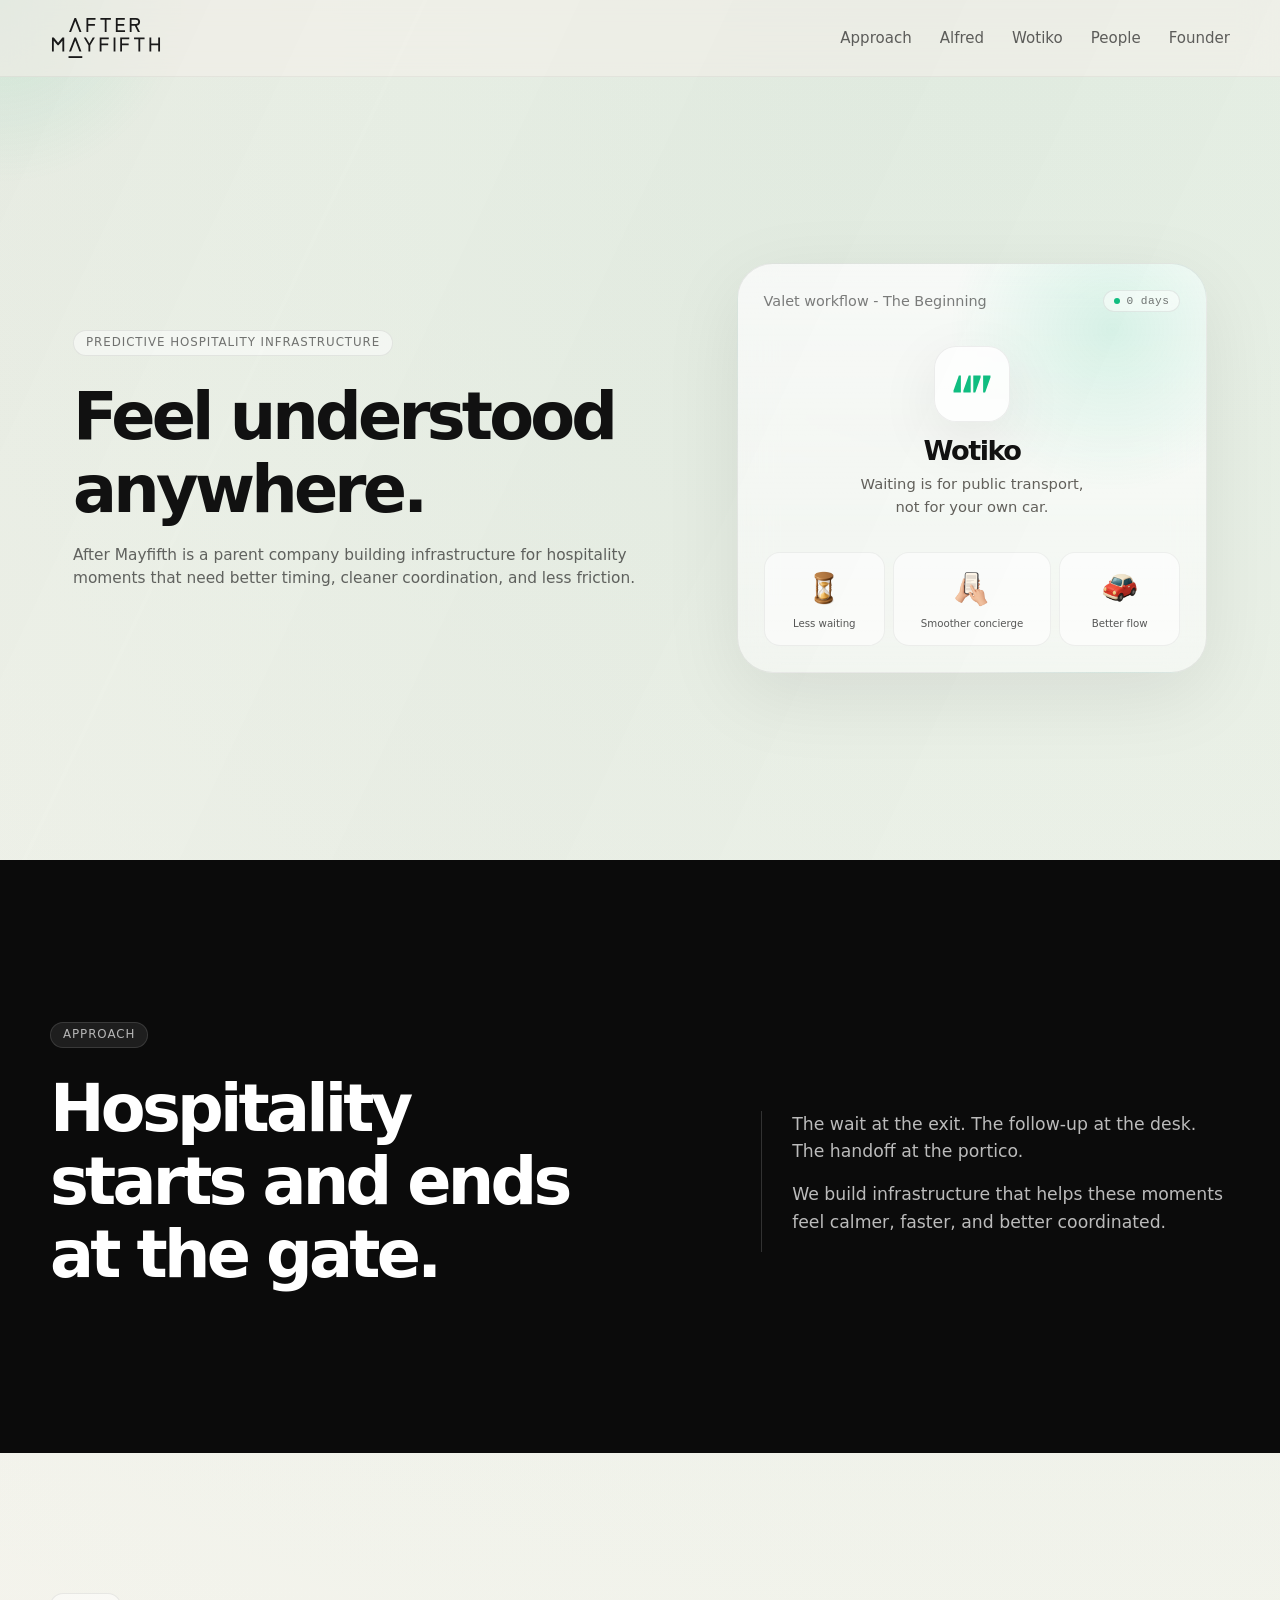
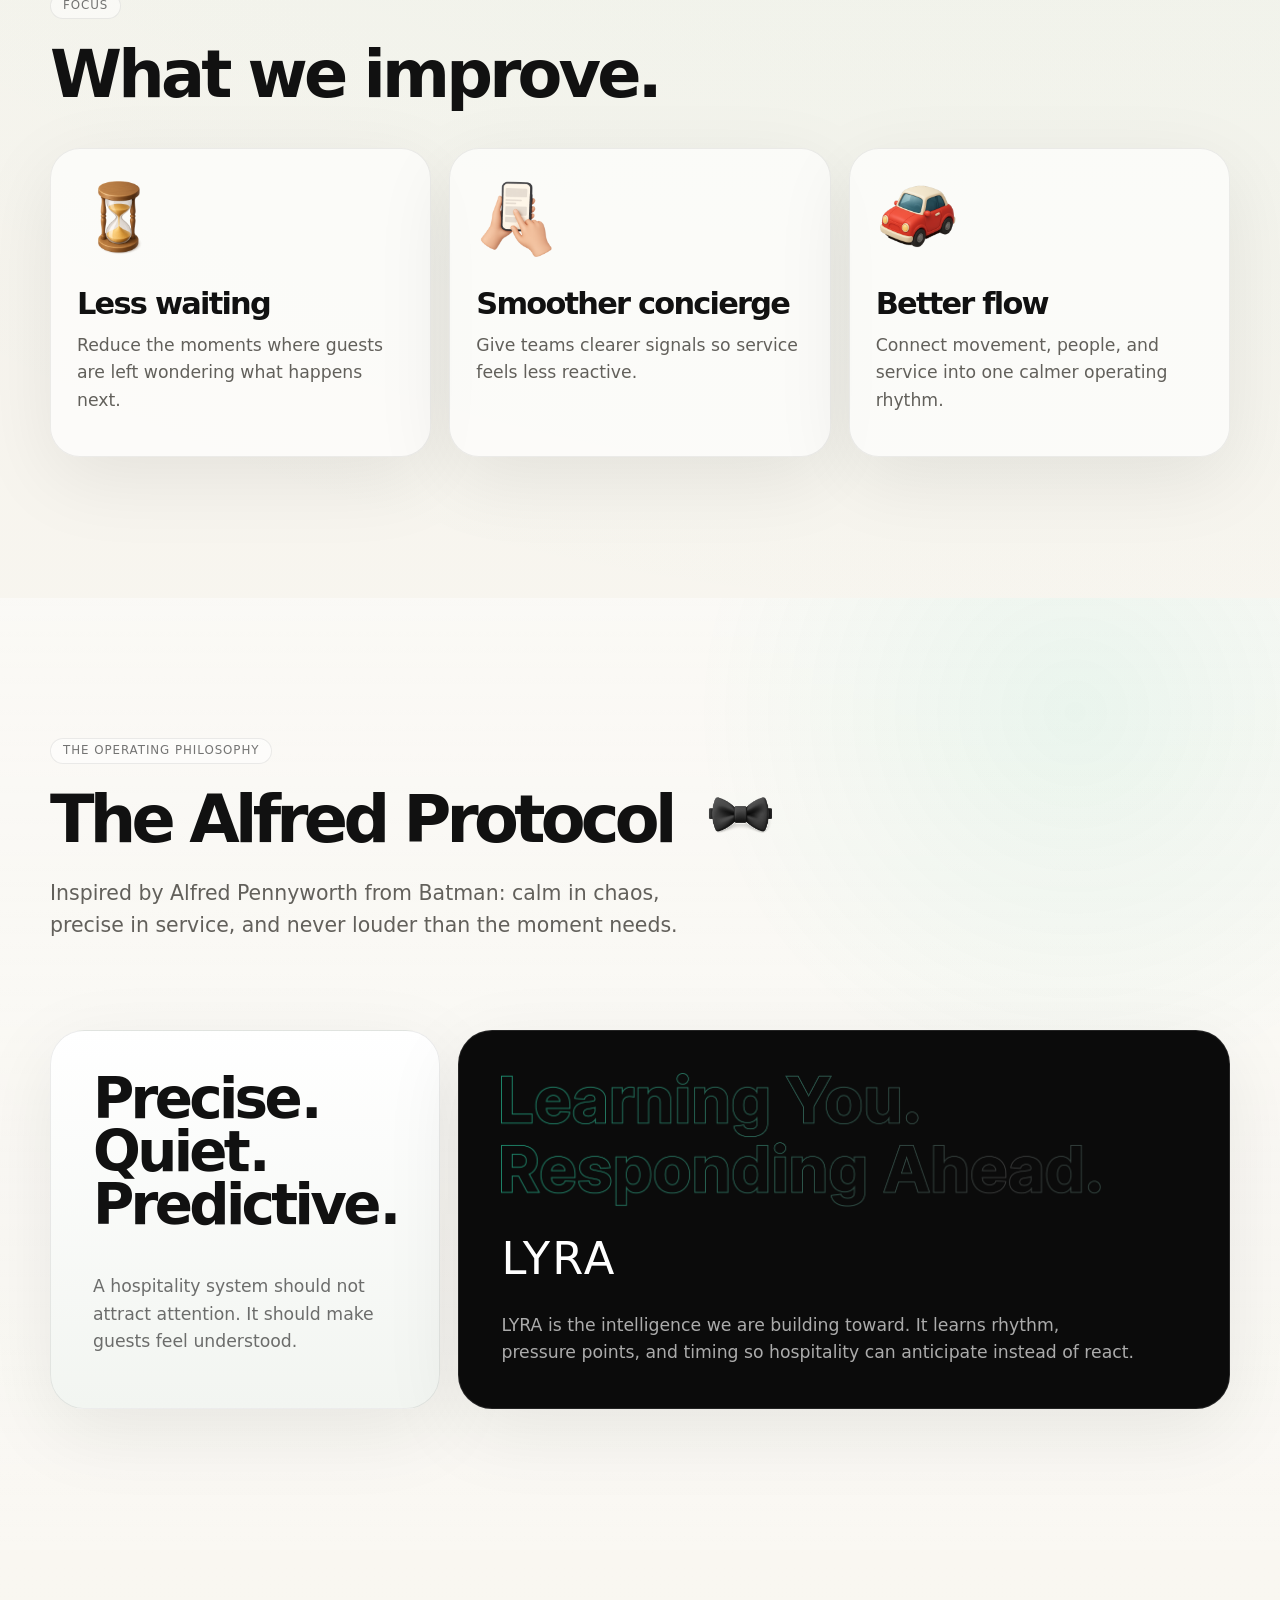
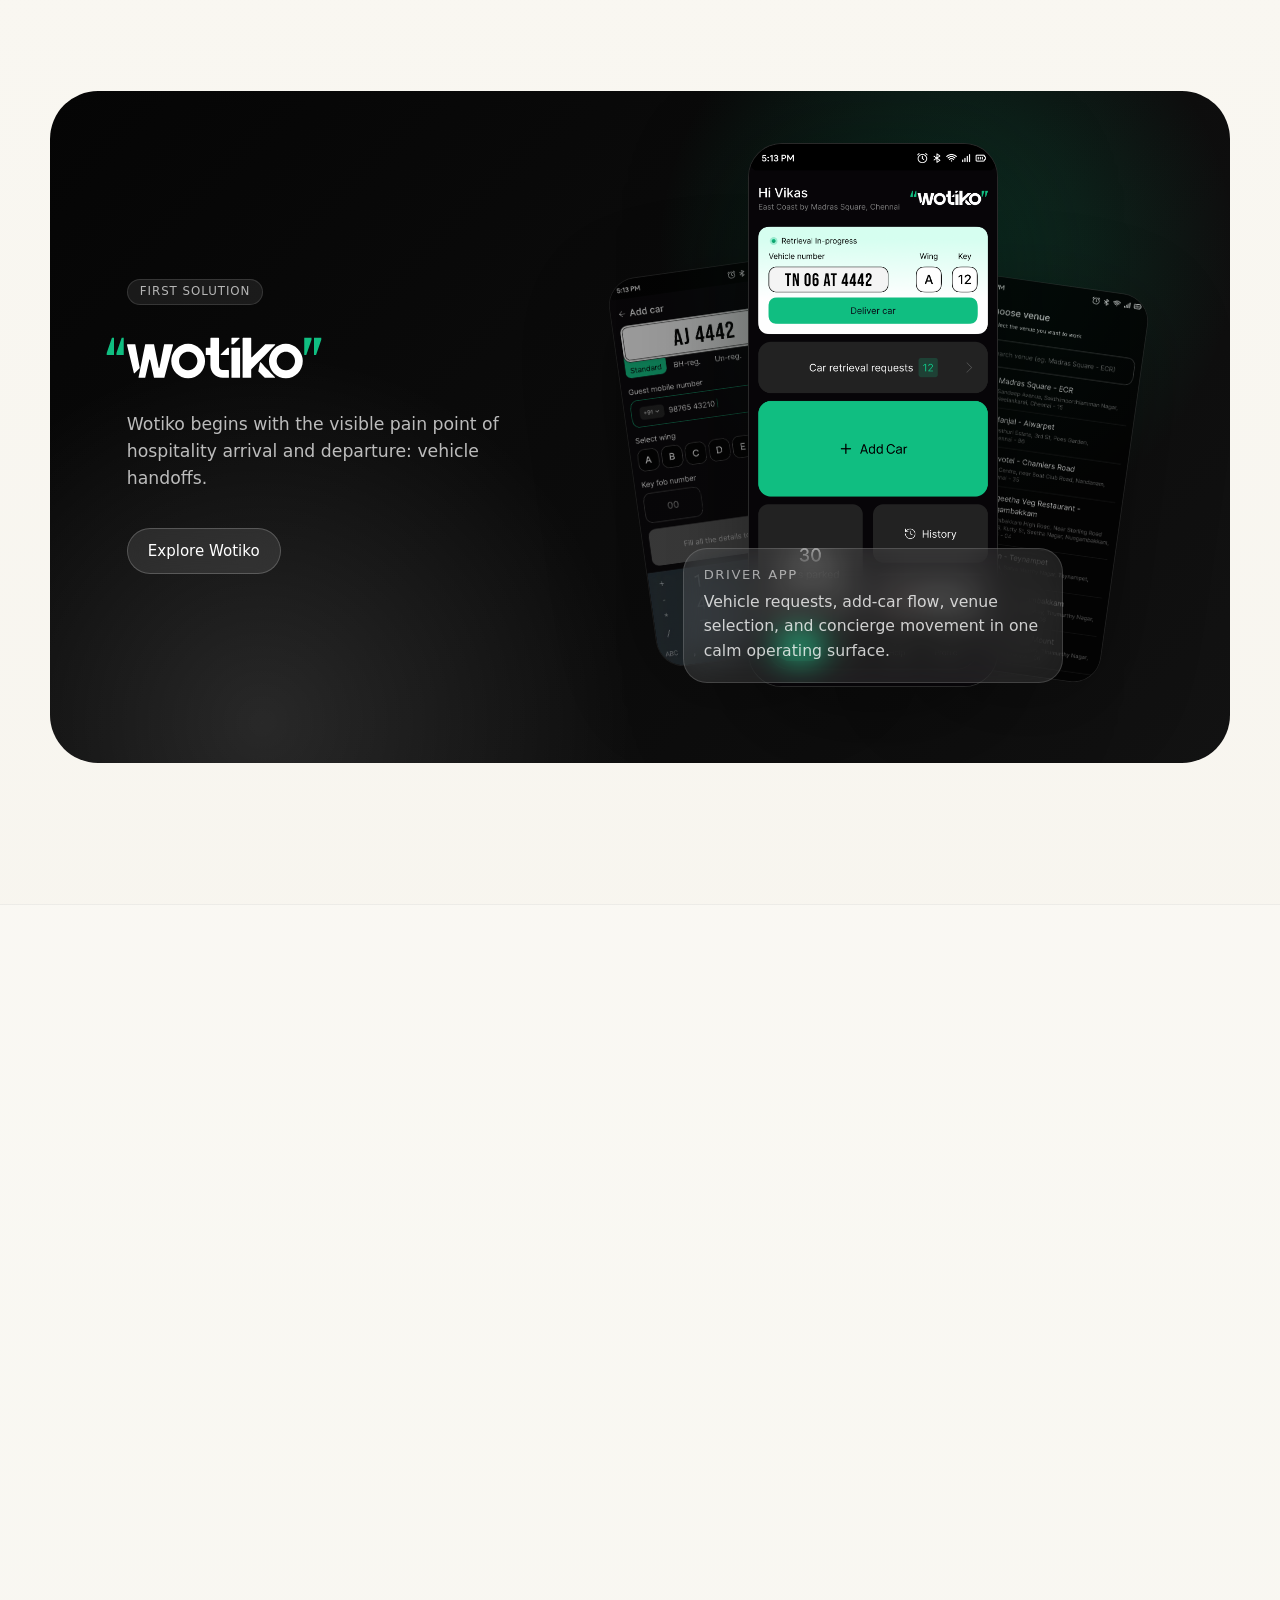
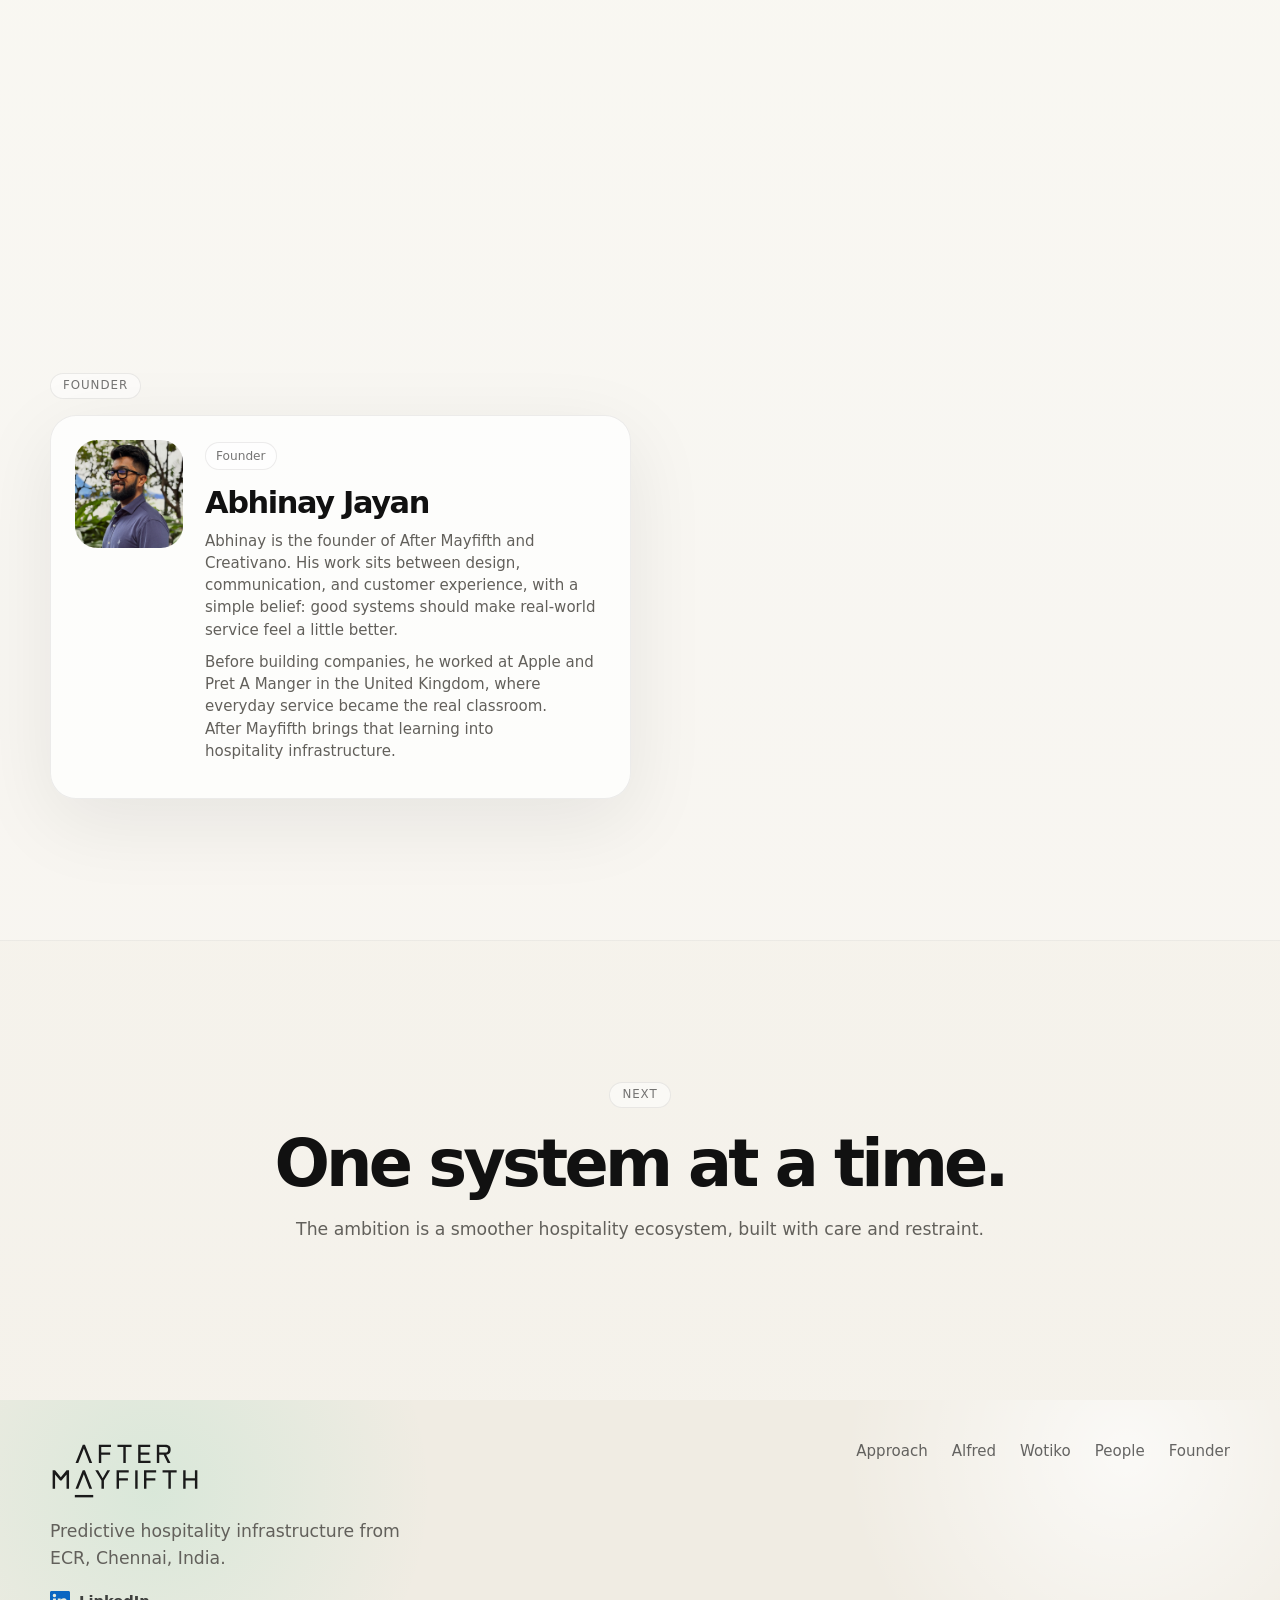
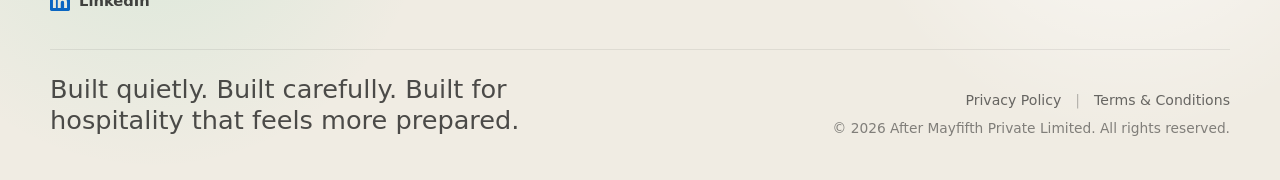
==== commit e0a3ff4b: "Update index.html" ====
--- a/index.html
+++ b/index.html
@@ -4,14 +4,34 @@
 <head>
   <meta charset="UTF-8" />
   <meta name="viewport" content="width=device-width, initial-scale=1.0" />
+
   <title>After Mayfifth | Predictive Hospitality Infrastructure</title>
+
   <meta name="description" content="After Mayfifth builds predictive hospitality infrastructure from Chennai, India." />
-  <meta property="og:title" content="After Mayfifth" />
-  <meta property="og:description" content="Predictive hospitality infrastructure from Chennai, India." />
+
+  <!-- Open Graph -->
+  <meta property="og:title" content="After Mayfifth | Predictive Hospitality Infrastructure" />
+  <meta property="og:description"
+    content="After Mayfifth builds predictive hospitality infrastructure from Chennai, India." />
   <meta property="og:type" content="website" />
-  <meta property="og:image" content="assets/og-after-mayfifth.png" />
-  <link rel="icon" href="assets/favicon.svg" type="image/svg+xml" />
-  <link rel="stylesheet" href="styles.css?v=39" />
+  <meta property="og:url" content="https://aftermayfifth.com/" />
+  <meta property="og:image" content="https://aftermayfifth.com/assets/thumbnail.png" />
+  <meta property="og:image:width" content="1200" />
+  <meta property="og:image:height" content="630" />
+  <meta property="og:site_name" content="After Mayfifth" />
+
+  <!-- Twitter -->
+  <meta name="twitter:card" content="summary_large_image" />
+  <meta name="twitter:title" content="After Mayfifth | Predictive Hospitality Infrastructure" />
+  <meta name="twitter:description"
+    content="After Mayfifth builds predictive hospitality infrastructure from Chennai, India." />
+  <meta name="twitter:image" content="https://aftermayfifth.com/assets/thumbnail.png" />
+
+  <!-- Favicon -->
+  <link rel="icon" href="/assets/Favicon.png" type="image/jpeg" />
+
+  <!-- Styles -->
+  <link rel="stylesheet" href="styles.css" />
 </head>
 
 <body>
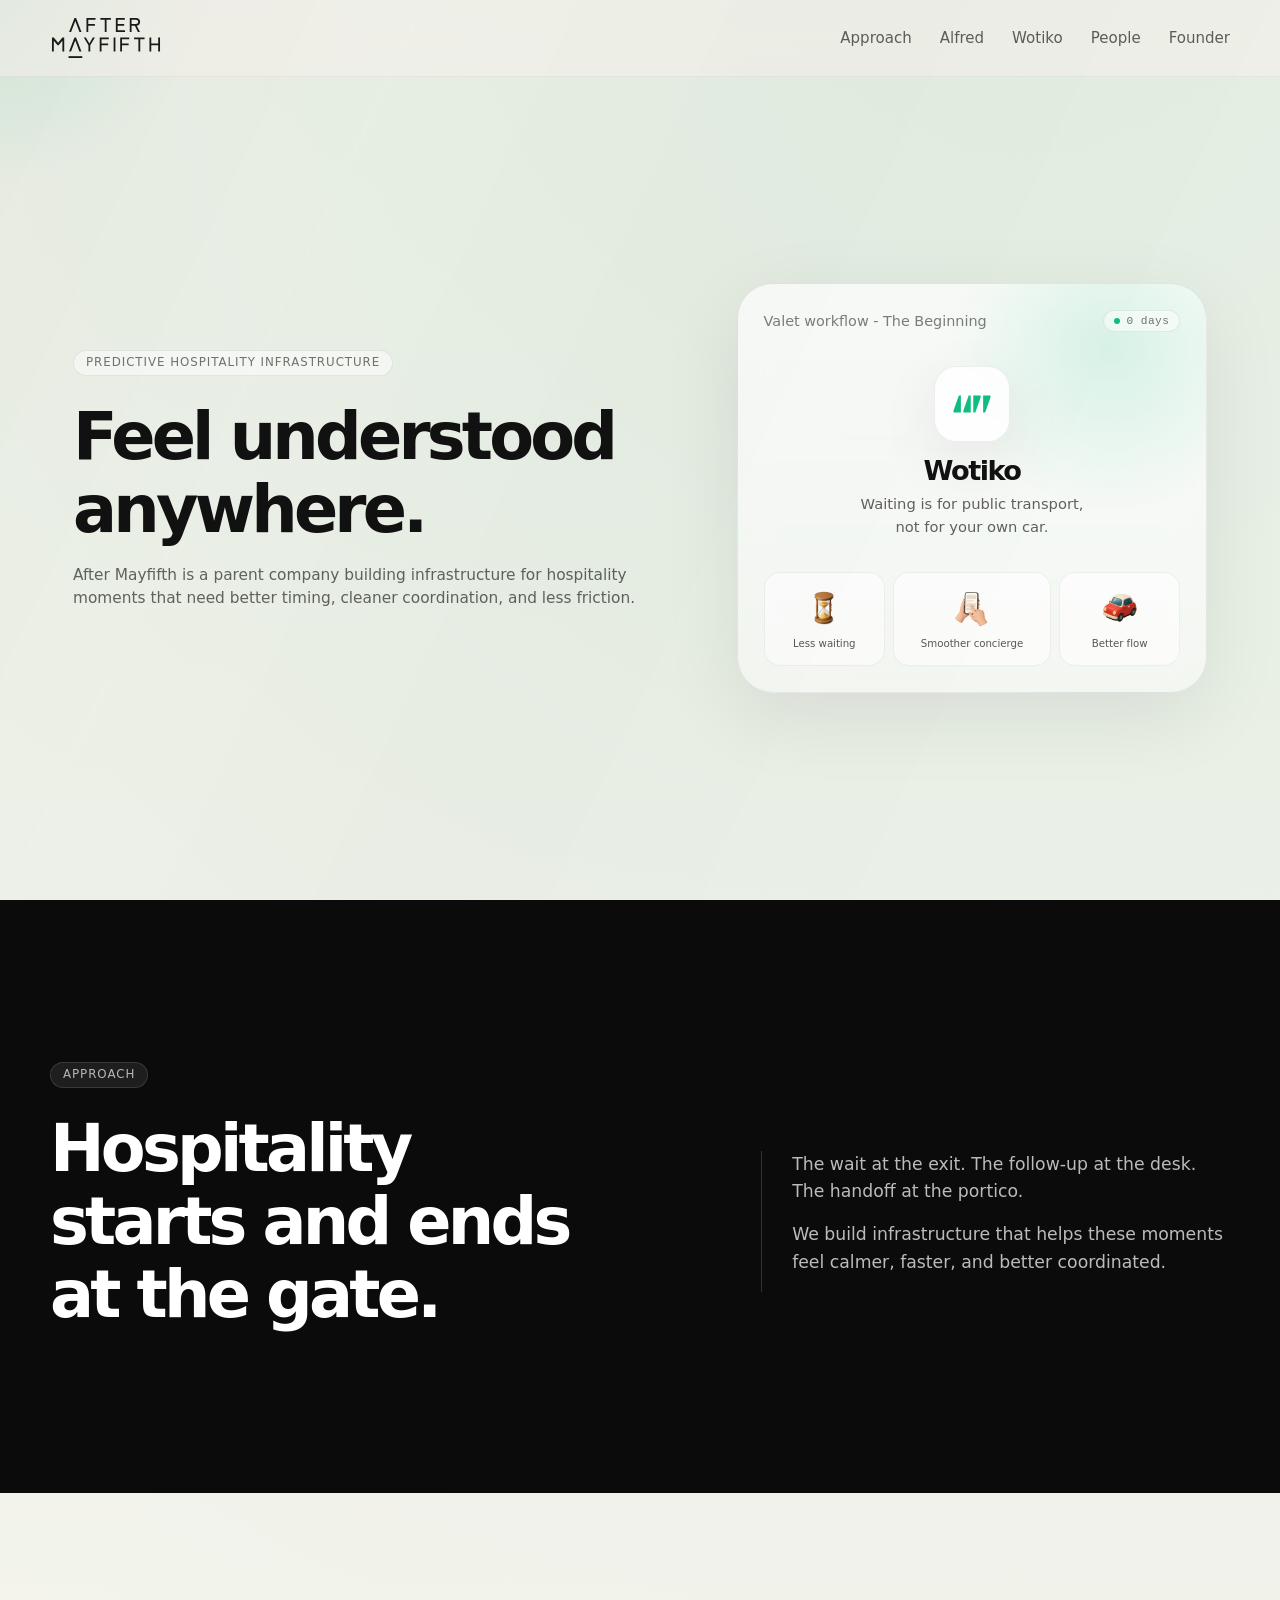
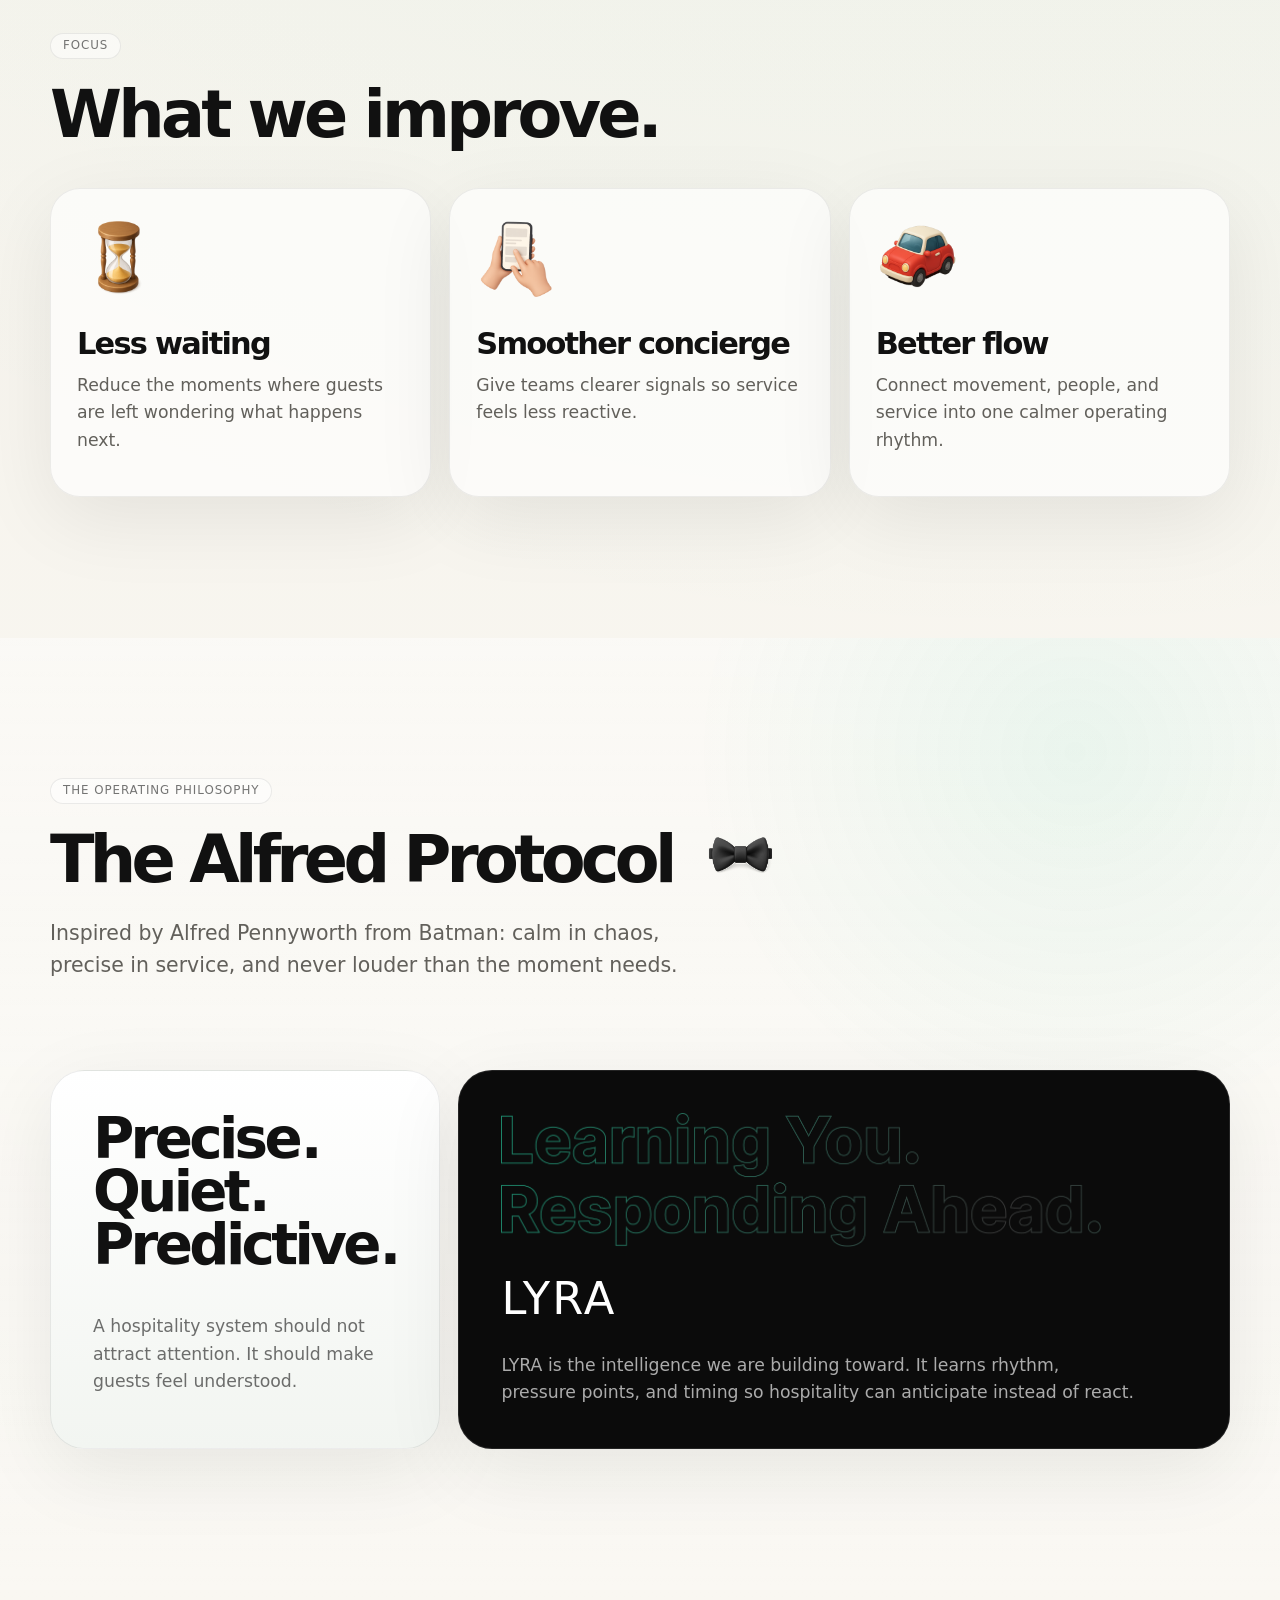
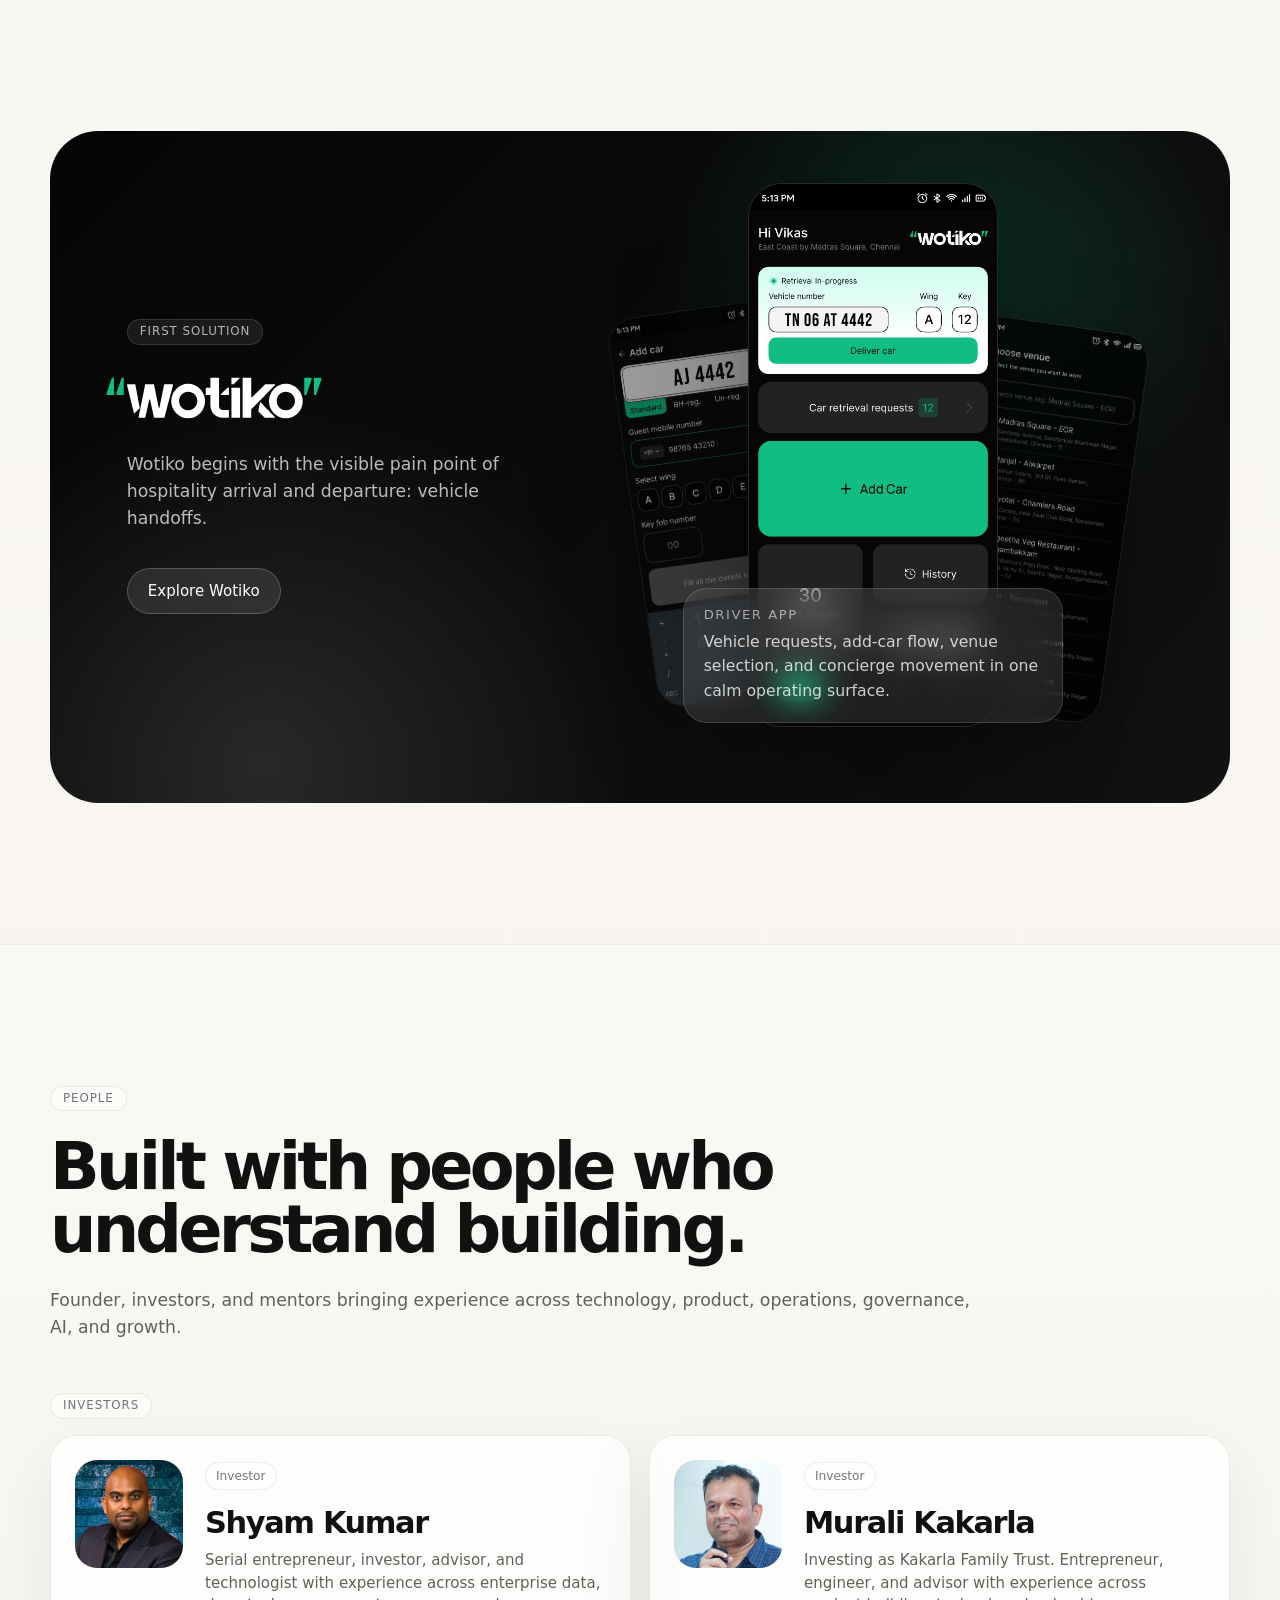
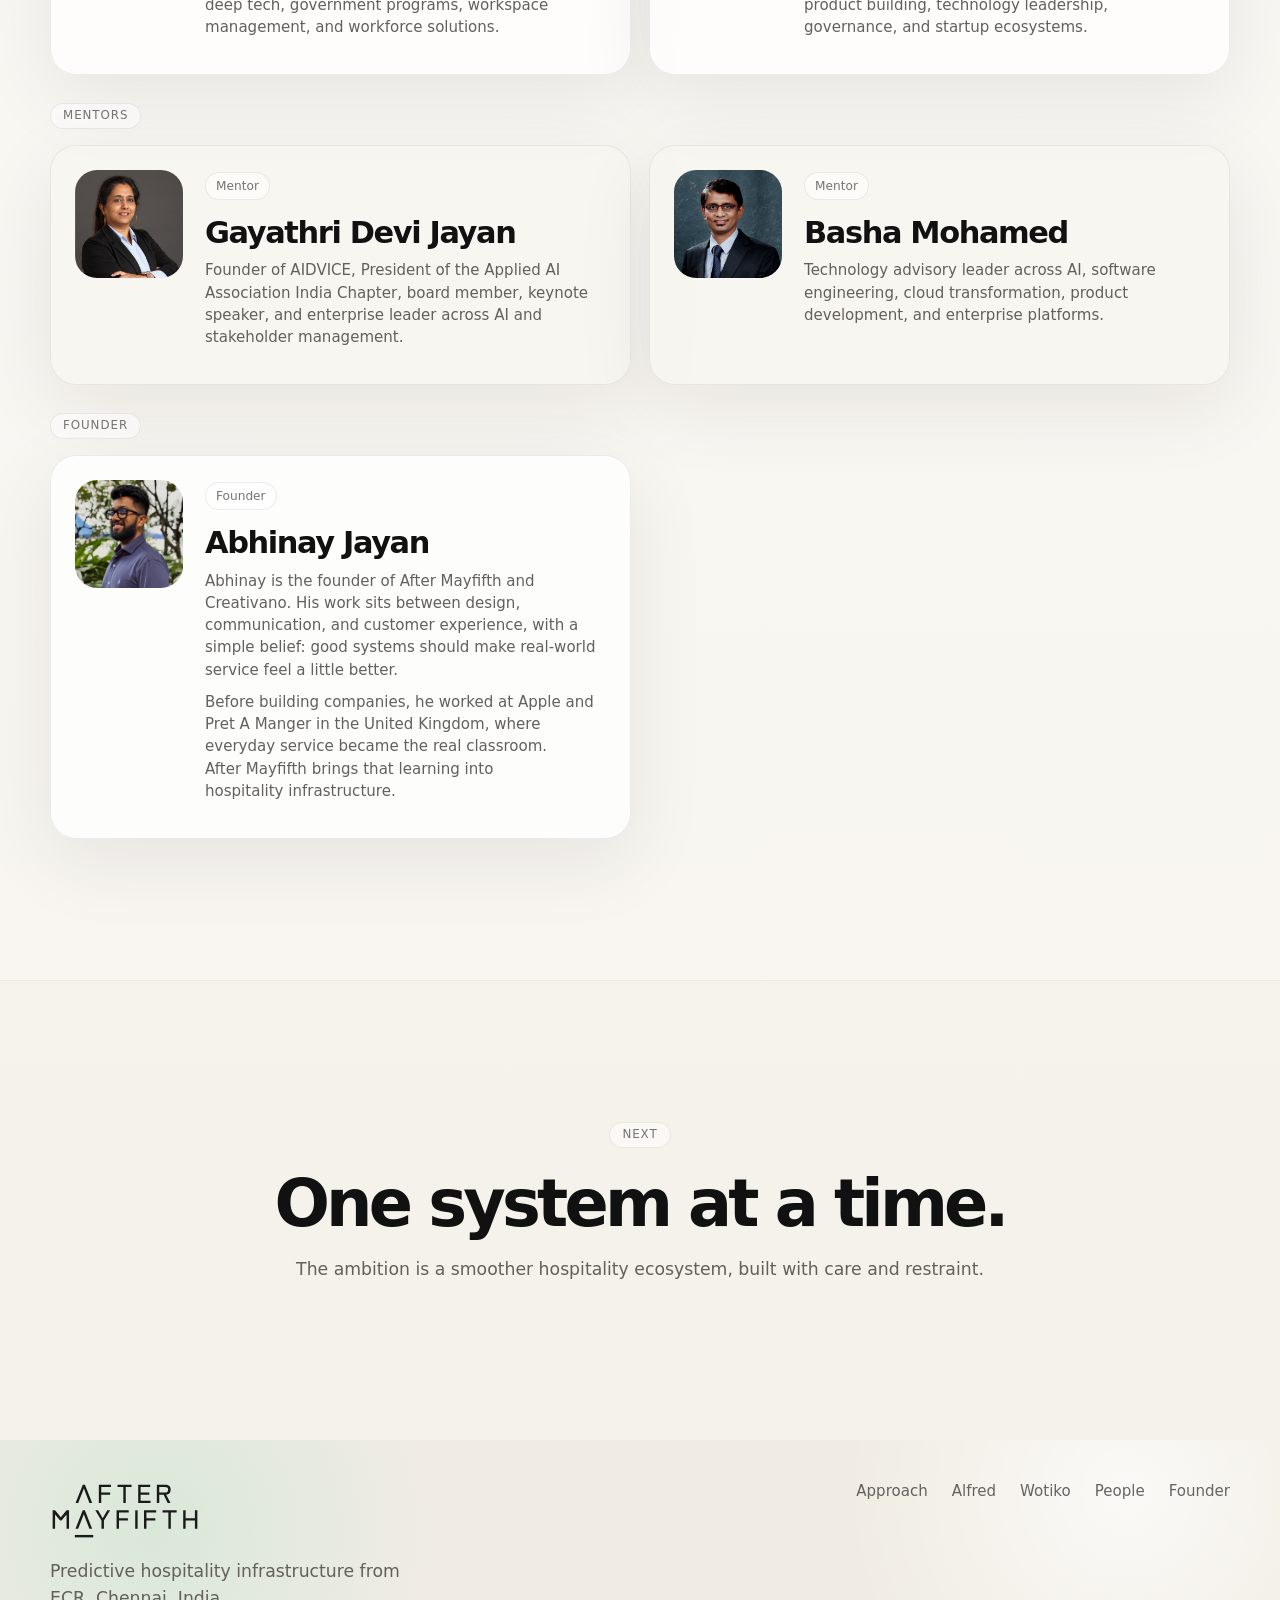
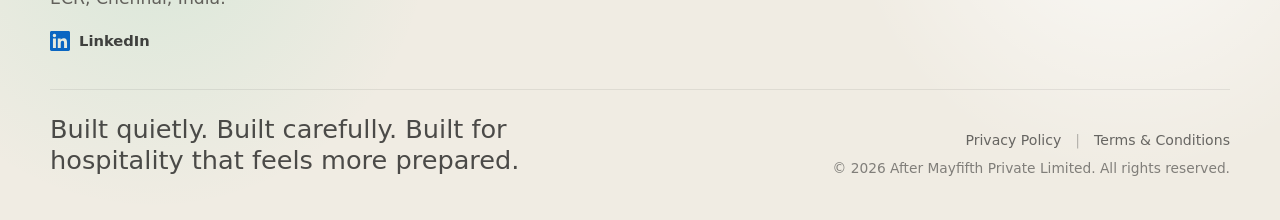
==== commit 460d6430: "Update index.html" ====
--- a/index.html
+++ b/index.html
@@ -224,8 +224,8 @@
         <div class="people-intro reveal">
           <p class="eyebrow">People</p>
           <h2>Built with people who understand building.</h2>
-          <p>Founder, investors, and mentors bringing experience across technology, product, operations, <br>governance,
-            AI,and growth.</p>
+          <p>Founder, investors, and mentors bringing experience across technology, product, operations, governance,
+            AI, and growth.</p>
         </div>
 
         <div class="people-group reveal">
--- a/styles.css
+++ b/styles.css
@@ -186,9 +186,7 @@
 
 .hero {
   height: 100vh;
-  height: 100dvh;
   min-height: auto;
-  max-height: 860px;
   padding: 76px 0 0;
   display: flex;
   align-items: center;
